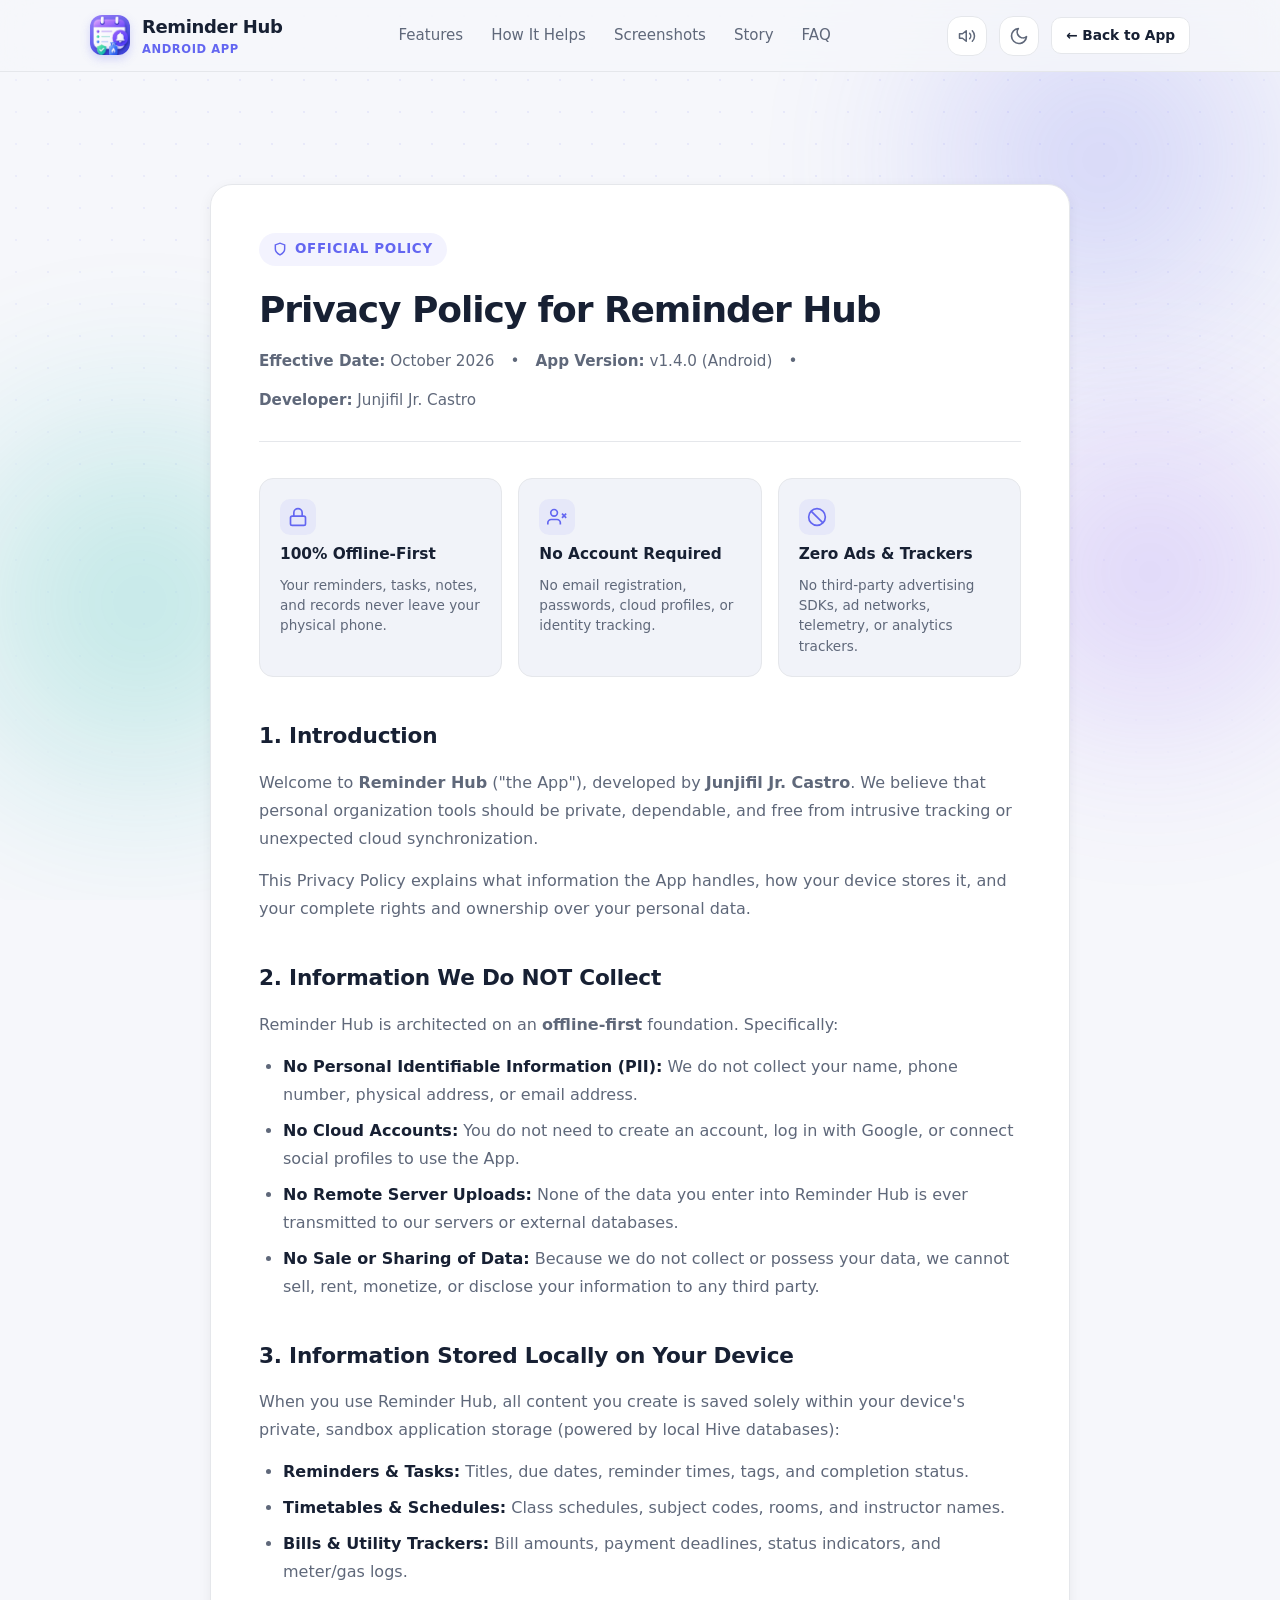
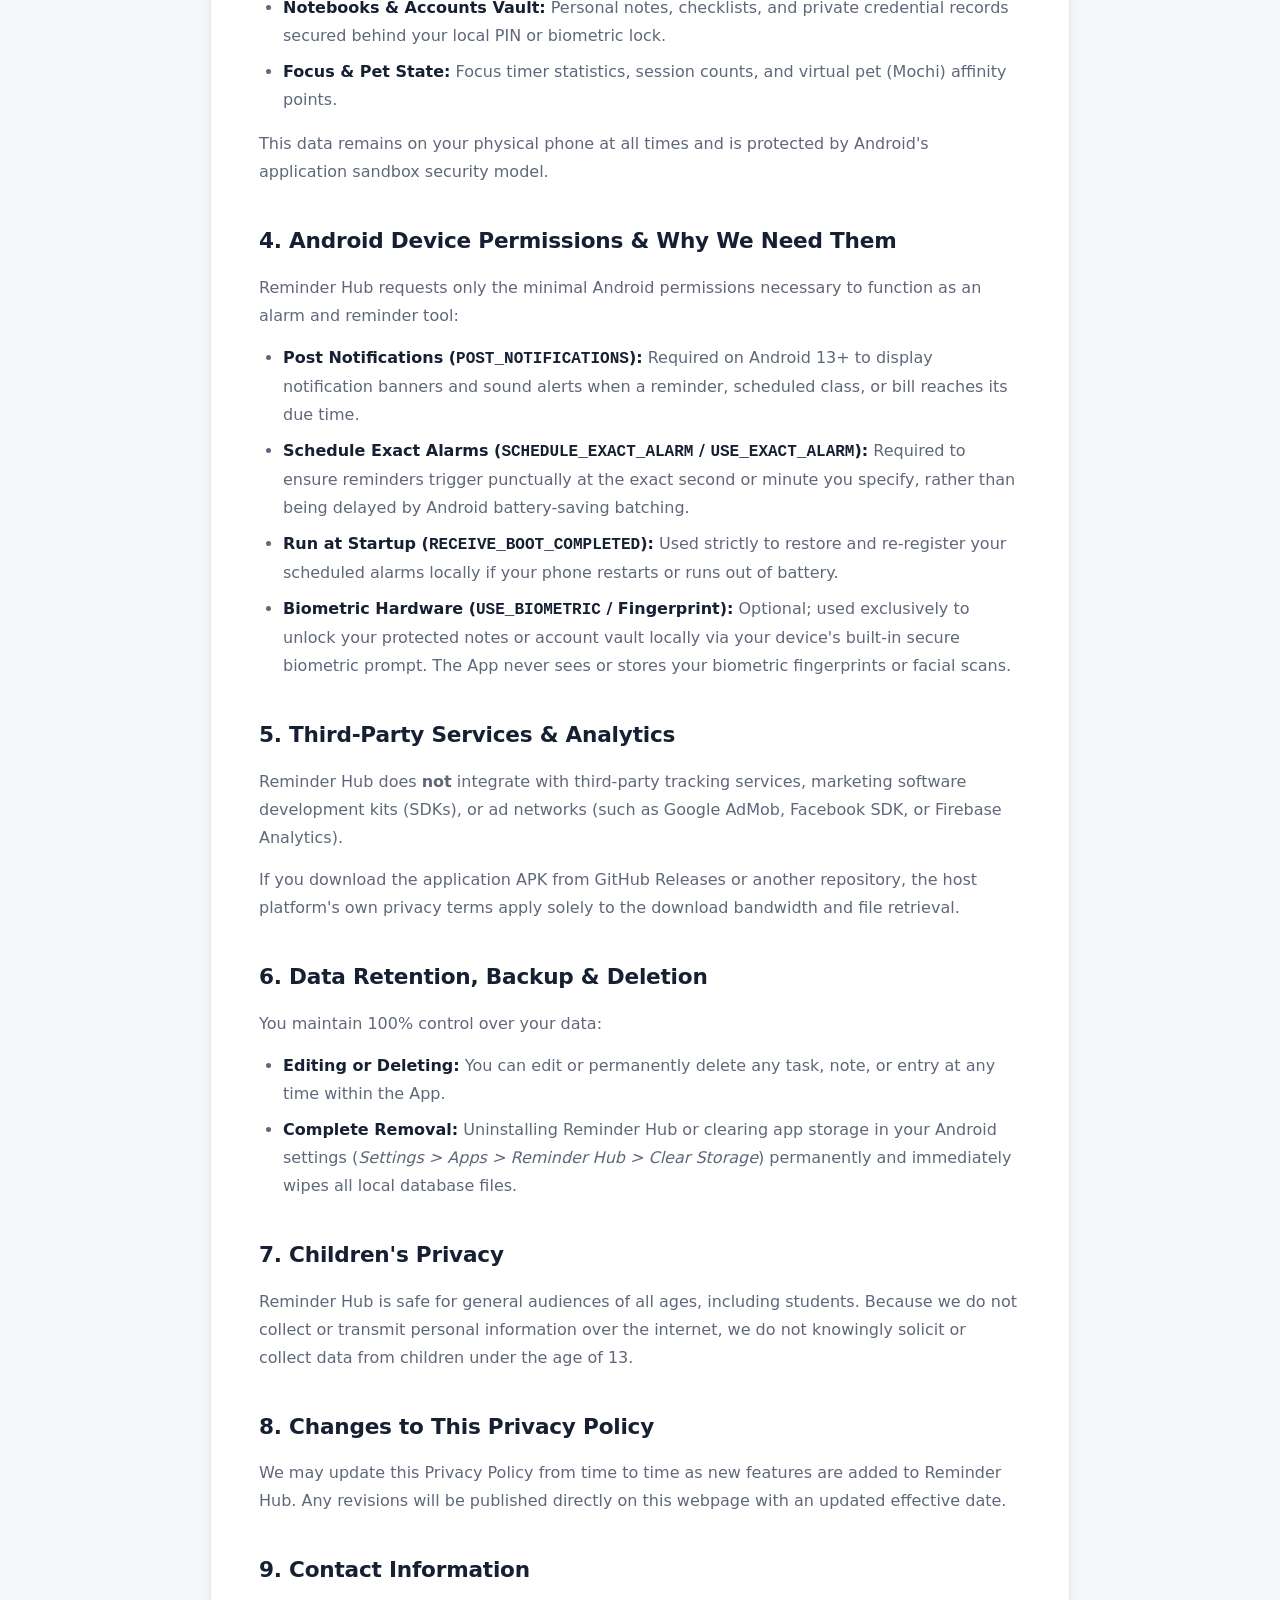
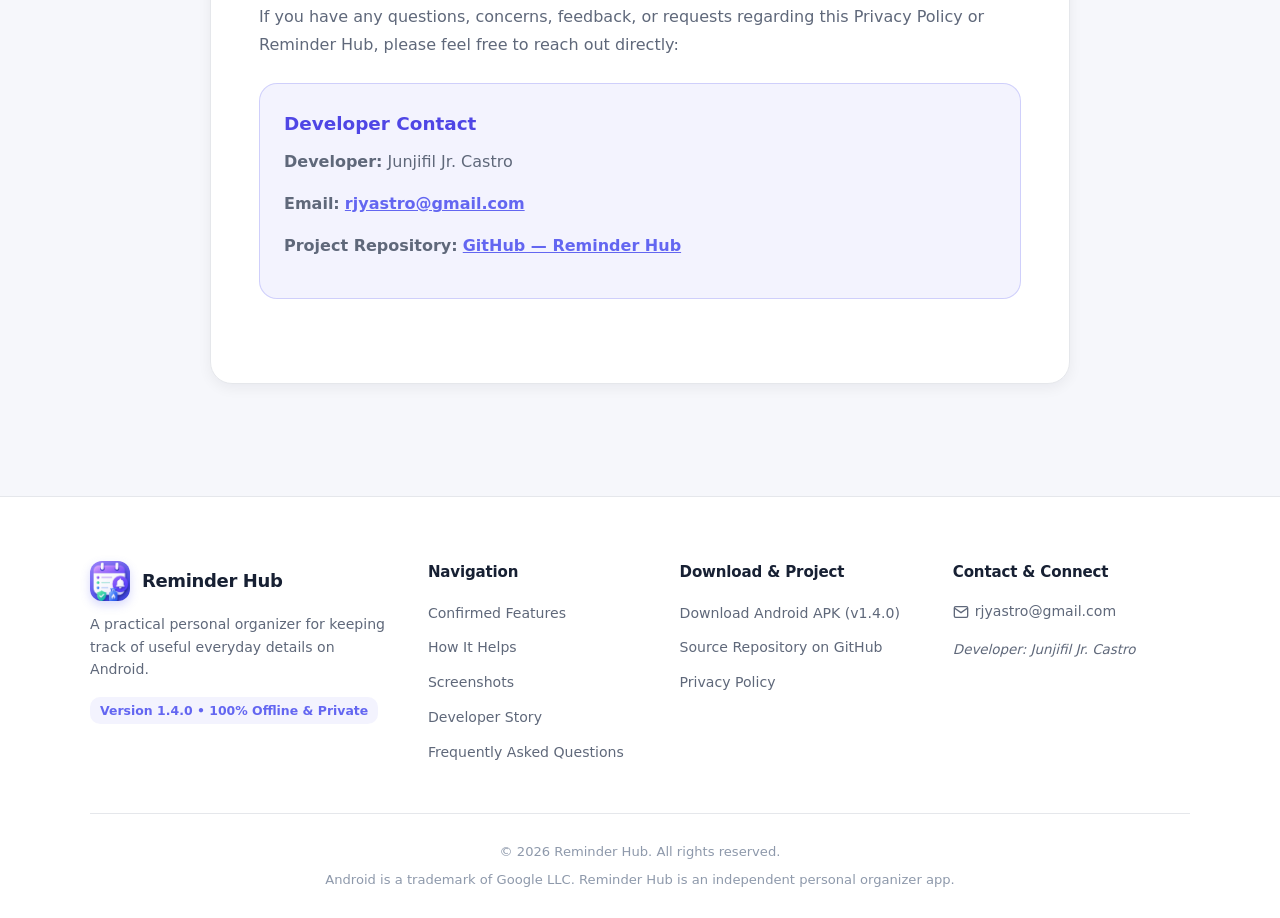
==== privacy.html @ 050fdacd "first commit" ====
<!DOCTYPE html>
<html lang="en" data-theme="light">
<head>
  <meta charset="UTF-8">
  <meta name="viewport" content="width=device-width, initial-scale=1.0">
  <title>Privacy Policy — Reminder Hub</title>
  <meta name="description" content="Privacy Policy for Reminder Hub Android app and website. 100% offline-first with zero tracking, no cloud accounts, and full local data control.">
  <meta name="theme-color" content="#6366F1">

  <!-- Open Graph / Meta -->
  <meta property="og:type" content="website">
  <meta property="og:title" content="Privacy Policy — Reminder Hub">
  <meta property="og:description" content="Reminder Hub respects your privacy. All your reminders, tasks, schedules, and notes stay strictly on your local device.">
  <meta property="og:image" content="assets/images/app_icon.png">

  <!-- Favicon -->
  <link rel="icon" type="image/png" href="assets/images/app_icon.png">
  <link rel="apple-touch-icon" href="assets/images/app_icon.png">

  <!-- Stylesheets -->
  <link rel="stylesheet" href="styles.css">
</head>
<body>
  <!-- Ambient Dynamic Mesh & Floating Glow Halos -->
  <div class="bg-mesh-canvas" aria-hidden="true">
    <div class="bg-dot-pattern"></div>
    <div class="ambient-blob ambient-blob-1"></div>
    <div class="ambient-blob ambient-blob-2"></div>
    <div class="ambient-blob ambient-blob-3"></div>
  </div>

  <!-- Header / Navigation -->
  <header class="site-header" id="header">
    <div class="container header-container">
      <a href="index.html" class="brand" aria-label="Reminder Hub Home">
        <img src="assets/images/app_icon.png" alt="Reminder Hub app icon" class="brand-icon" width="40" height="40">
        <div class="brand-text">
          <span class="brand-title">Reminder Hub</span>
          <span class="brand-tag">Android App</span>
        </div>
      </a>

      <!-- Desktop Navigation -->
      <nav class="main-nav" aria-label="Primary Navigation">
        <ul class="nav-links">
          <li><a href="index.html#features">Features</a></li>
          <li><a href="index.html#how-it-helps">How It Helps</a></li>
          <li><a href="index.html#screenshots">Screenshots</a></li>
          <li><a href="index.html#about-dev">Story</a></li>
          <li><a href="index.html#faq">FAQ</a></li>
        </ul>
      </nav>

      <!-- Action items -->
      <div class="header-actions">
        <button id="sound-toggle" class="btn-sound-toggle" aria-label="Toggle interaction sounds" title="Toggle audio feedback" aria-pressed="true">
          <svg class="icon sound-on-icon" viewBox="0 0 24 24" width="18" height="18" fill="none" stroke="currentColor" stroke-width="2" stroke-linecap="round" stroke-linejoin="round" aria-hidden="true">
            <polygon points="11 5 6 9 2 9 2 15 6 15 11 19 11 5"></polygon>
            <path d="M19.07 4.93a10 10 0 0 1 0 14.14M15.54 8.46a5 5 0 0 1 0 7.07"></path>
          </svg>
          <svg class="icon sound-off-icon" viewBox="0 0 24 24" width="18" height="18" fill="none" stroke="currentColor" stroke-width="2" stroke-linecap="round" stroke-linejoin="round" aria-hidden="true">
            <polygon points="11 5 6 9 2 9 2 15 6 15 11 19 11 5"></polygon>
            <line x1="23" y1="9" x2="17" y2="15"></line>
            <line x1="17" y1="9" x2="23" y2="15"></line>
          </svg>
        </button>

        <button id="theme-toggle" class="btn-theme-toggle" aria-label="Toggle dark mode" title="Switch color theme">
          <svg class="icon sun-icon" viewBox="0 0 24 24" width="20" height="20" fill="none" stroke="currentColor" stroke-width="2" stroke-linecap="round" stroke-linejoin="round" aria-hidden="true">
            <circle cx="12" cy="12" r="5"></circle>
            <line x1="12" y1="1" x2="12" y2="3"></line>
            <line x1="12" y1="21" x2="12" y2="23"></line>
            <line x1="4.22" y1="4.22" x2="5.64" y2="5.64"></line>
            <line x1="18.36" y1="18.36" x2="19.78" y2="19.78"></line>
            <line x1="1" y1="12" x2="3" y2="12"></line>
            <line x1="21" y1="12" x2="23" y2="12"></line>
            <line x1="4.22" y1="19.78" x2="5.64" y2="18.36"></line>
            <line x1="18.36" y1="5.64" x2="19.78" y2="4.22"></line>
          </svg>
          <svg class="icon moon-icon" viewBox="0 0 24 24" width="20" height="20" fill="none" stroke="currentColor" stroke-width="2" stroke-linecap="round" stroke-linejoin="round" aria-hidden="true">
            <path d="M21 12.79A9 9 0 1 1 11.21 3 7 7 0 0 0 21 12.79z"></path>
          </svg>
        </button>

        <a href="index.html" class="btn btn-outline btn-sm">
          <span>&larr; Back to App</span>
        </a>
      </div>
    </div>
  </header>

  <!-- Main Content Wrapper -->
  <main class="policy-page-wrapper">
    <div class="container" style="max-width: 900px;">
      
      <div class="policy-card">
        <header class="policy-header">
          <div class="policy-badge">
            <svg viewBox="0 0 24 24" width="14" height="14" fill="none" stroke="currentColor" stroke-width="2.5"><path d="M12 22s8-4 8-10V5l-8-3-8 3v7c0 6 8 10 8 10z"></path></svg>
            <span>Official Policy</span>
          </div>
          <h1 class="policy-title">Privacy Policy for Reminder Hub</h1>
          <div class="policy-meta">
            <span><strong>Effective Date:</strong> October 2026</span>
            <span>•</span>
            <span><strong>App Version:</strong> v1.4.0 (Android)</span>
            <span>•</span>
            <span><strong>Developer:</strong> Junjifil Jr. Castro</span>
          </div>
        </header>

        <!-- Highlights Grid -->
        <div class="policy-highlights">
          <div class="policy-highlight-item">
            <div class="policy-highlight-icon">
              <svg viewBox="0 0 24 24" width="20" height="20" fill="none" stroke="currentColor" stroke-width="2"><rect x="3" y="11" width="18" height="11" rx="2" ry="2"></rect><path d="M7 11V7a5 5 0 0 1 10 0v4"></path></svg>
            </div>
            <h3 class="policy-highlight-title">100% Offline-First</h3>
            <p class="policy-highlight-desc">Your reminders, tasks, notes, and records never leave your physical phone.</p>
          </div>

          <div class="policy-highlight-item">
            <div class="policy-highlight-icon">
              <svg viewBox="0 0 24 24" width="20" height="20" fill="none" stroke="currentColor" stroke-width="2"><path d="M16 21v-2a4 4 0 0 0-4-4H5a4 4 0 0 0-4 4v2"></path><circle cx="8.5" cy="7" r="4"></circle><line x1="18" y1="8" x2="23" y2="13"></line><line x1="23" y1="8" x2="18" y2="13"></line></svg>
            </div>
            <h3 class="policy-highlight-title">No Account Required</h3>
            <p class="policy-highlight-desc">No email registration, passwords, cloud profiles, or identity tracking.</p>
          </div>

          <div class="policy-highlight-item">
            <div class="policy-highlight-icon">
              <svg viewBox="0 0 24 24" width="20" height="20" fill="none" stroke="currentColor" stroke-width="2"><circle cx="12" cy="12" r="10"></circle><line x1="4.93" y1="4.93" x2="19.07" y2="19.07"></line></svg>
            </div>
            <h3 class="policy-highlight-title">Zero Ads & Trackers</h3>
            <p class="policy-highlight-desc">No third-party advertising SDKs, ad networks, telemetry, or analytics trackers.</p>
          </div>
        </div>

        <!-- Policy Content Sections -->
        <div class="policy-content">
          <section class="policy-section">
            <h2>1. Introduction</h2>
            <p>
              Welcome to <strong>Reminder Hub</strong> ("the App"), developed by <strong>Junjifil Jr. Castro</strong>. We believe that personal organization tools should be private, dependable, and free from intrusive tracking or unexpected cloud synchronization.
            </p>
            <p>
              This Privacy Policy explains what information the App handles, how your device stores it, and your complete rights and ownership over your personal data.
            </p>
          </section>

          <section class="policy-section">
            <h2>2. Information We Do NOT Collect</h2>
            <p>
              Reminder Hub is architected on an <strong>offline-first</strong> foundation. Specifically:
            </p>
            <ul>
              <li><strong>No Personal Identifiable Information (PII):</strong> We do not collect your name, phone number, physical address, or email address.</li>
              <li><strong>No Cloud Accounts:</strong> You do not need to create an account, log in with Google, or connect social profiles to use the App.</li>
              <li><strong>No Remote Server Uploads:</strong> None of the data you enter into Reminder Hub is ever transmitted to our servers or external databases.</li>
              <li><strong>No Sale or Sharing of Data:</strong> Because we do not collect or possess your data, we cannot sell, rent, monetize, or disclose your information to any third party.</li>
            </ul>
          </section>

          <section class="policy-section">
            <h2>3. Information Stored Locally on Your Device</h2>
            <p>
              When you use Reminder Hub, all content you create is saved solely within your device's private, sandbox application storage (powered by local Hive databases):
            </p>
            <ul>
              <li><strong>Reminders &amp; Tasks:</strong> Titles, due dates, reminder times, tags, and completion status.</li>
              <li><strong>Timetables &amp; Schedules:</strong> Class schedules, subject codes, rooms, and instructor names.</li>
              <li><strong>Bills &amp; Utility Trackers:</strong> Bill amounts, payment deadlines, status indicators, and meter/gas logs.</li>
              <li><strong>Notebooks &amp; Accounts Vault:</strong> Personal notes, checklists, and private credential records secured behind your local PIN or biometric lock.</li>
              <li><strong>Focus &amp; Pet State:</strong> Focus timer statistics, session counts, and virtual pet (Mochi) affinity points.</li>
            </ul>
            <p>
              This data remains on your physical phone at all times and is protected by Android's application sandbox security model.
            </p>
          </section>

          <section class="policy-section">
            <h2>4. Android Device Permissions &amp; Why We Need Them</h2>
            <p>
              Reminder Hub requests only the minimal Android permissions necessary to function as an alarm and reminder tool:
            </p>
            <ul>
              <li>
                <strong>Post Notifications (<code>POST_NOTIFICATIONS</code>):</strong>
                Required on Android 13+ to display notification banners and sound alerts when a reminder, scheduled class, or bill reaches its due time.
              </li>
              <li>
                <strong>Schedule Exact Alarms (<code>SCHEDULE_EXACT_ALARM</code> / <code>USE_EXACT_ALARM</code>):</strong>
                Required to ensure reminders trigger punctually at the exact second or minute you specify, rather than being delayed by Android battery-saving batching.
              </li>
              <li>
                <strong>Run at Startup (<code>RECEIVE_BOOT_COMPLETED</code>):</strong>
                Used strictly to restore and re-register your scheduled alarms locally if your phone restarts or runs out of battery.
              </li>
              <li>
                <strong>Biometric Hardware (<code>USE_BIOMETRIC</code> / Fingerprint):</strong>
                Optional; used exclusively to unlock your protected notes or account vault locally via your device's built-in secure biometric prompt. The App never sees or stores your biometric fingerprints or facial scans.
              </li>
            </ul>
          </section>

          <section class="policy-section">
            <h2>5. Third-Party Services &amp; Analytics</h2>
            <p>
              Reminder Hub does <strong>not</strong> integrate with third-party tracking services, marketing software development kits (SDKs), or ad networks (such as Google AdMob, Facebook SDK, or Firebase Analytics).
            </p>
            <p>
              If you download the application APK from GitHub Releases or another repository, the host platform's own privacy terms apply solely to the download bandwidth and file retrieval.
            </p>
          </section>

          <section class="policy-section">
            <h2>6. Data Retention, Backup &amp; Deletion</h2>
            <p>
              You maintain 100% control over your data:
            </p>
            <ul>
              <li><strong>Editing or Deleting:</strong> You can edit or permanently delete any task, note, or entry at any time within the App.</li>
              <li><strong>Complete Removal:</strong> Uninstalling Reminder Hub or clearing app storage in your Android settings (<em>Settings &gt; Apps &gt; Reminder Hub &gt; Clear Storage</em>) permanently and immediately wipes all local database files.</li>
            </ul>
          </section>

          <section class="policy-section">
            <h2>7. Children's Privacy</h2>
            <p>
              Reminder Hub is safe for general audiences of all ages, including students. Because we do not collect or transmit personal information over the internet, we do not knowingly solicit or collect data from children under the age of 13.
            </p>
          </section>

          <section class="policy-section">
            <h2>8. Changes to This Privacy Policy</h2>
            <p>
              We may update this Privacy Policy from time to time as new features are added to Reminder Hub. Any revisions will be published directly on this webpage with an updated effective date.
            </p>
          </section>

          <section class="policy-section">
            <h2>9. Contact Information</h2>
            <p>
              If you have any questions, concerns, feedback, or requests regarding this Privacy Policy or Reminder Hub, please feel free to reach out directly:
            </p>
            <div class="policy-contact-box">
              <h3>Developer Contact</h3>
              <p><strong>Developer:</strong> Junjifil Jr. Castro</p>
              <p><strong>Email:</strong> <a href="mailto:rjyastro@gmail.com">rjyastro@gmail.com</a></p>
              <p><strong>Project Repository:</strong> <a href="https://github.com/Arjay350/Reminder-Hub-" target="_blank" rel="noopener noreferrer">GitHub — Reminder Hub</a></p>
            </div>
          </section>
        </div>
      </div>

    </div>
  </main>

  <!-- Site Footer -->
  <footer class="site-footer">
    <div class="container footer-container">
      <div class="footer-top-grid">
        <div class="footer-brand-col">
          <div class="brand footer-brand">
            <img src="assets/images/app_icon.png" alt="Reminder Hub app icon" class="brand-icon" width="36" height="36">
            <span class="brand-title">Reminder Hub</span>
          </div>
          <p class="footer-summary">
            A practical personal organizer for keeping track of useful everyday details on Android.
          </p>
          <div class="footer-tech-note">
            <span>Version 1.4.0 • 100% Offline &amp; Private</span>
          </div>
        </div>

        <div class="footer-links-col">
          <h4 class="footer-heading">Navigation</h4>
          <ul class="footer-link-list">
            <li><a href="index.html#features">Confirmed Features</a></li>
            <li><a href="index.html#how-it-helps">How It Helps</a></li>
            <li><a href="index.html#screenshots">Screenshots</a></li>
            <li><a href="index.html#about-dev">Developer Story</a></li>
            <li><a href="index.html#faq">Frequently Asked Questions</a></li>
          </ul>
        </div>

        <div class="footer-links-col">
          <h4 class="footer-heading">Download &amp; Project</h4>
          <ul class="footer-link-list">
            <li><a href="https://github.com/Arjay350/Reminder-Hub-/releases/download/v1.4.0-publish/Reminder_Hub.apk" download="Reminder_Hub.apk">Download Android APK (v1.4.0)</a></li>
            <li><a href="https://github.com/Arjay350/Reminder-Hub-" target="_blank" rel="noopener noreferrer">Source Repository on GitHub</a></li>
            <li><a href="privacy.html">Privacy Policy</a></li>
          </ul>
        </div>

        <div class="footer-links-col">
          <h4 class="footer-heading">Contact &amp; Connect</h4>
          <ul class="footer-link-list">
            <li>
              <a href="mailto:rjyastro@gmail.com" class="contact-link">
                <svg class="footer-link-icon" viewBox="0 0 24 24" width="16" height="16" fill="none" stroke="currentColor" stroke-width="2"><path d="M4 4h16c1.1 0 2 .9 2 2v12c0 1.1-.9 2-2 2H4c-1.1 0-2-.9-2-2V6c0-1.1.9-2 2-2z"></path><polyline points="22,6 12,13 2,6"></polyline></svg>
                <span>rjyastro@gmail.com</span>
              </a>
            </li>
            <li>
              <span class="footer-dev-mention">Developer: Junjifil Jr. Castro</span>
            </li>
          </ul>
        </div>
      </div>

      <div class="footer-bottom">
        <p class="copyright-text">
          &copy; <span id="current-year">2026</span> Reminder Hub. All rights reserved.
        </p>
        <p class="footer-disclaimer">
          Android is a trademark of Google LLC. Reminder Hub is an independent personal organizer app.
        </p>
      </div>
    </div>
  </footer>

  <script src="script.js"></script>
</body>
</html>
---- styles.css ----
/* ==========================================================================
   Reminder Hub — Official Marketing Companion Stylesheet
   Theme: Indigo (#6366F1), Light (#F6F7FB), Dark (#090D1A)
   ========================================================================== */

/* --- CSS Variables & Design Tokens --- */
:root {
  /* Brand Indigo */
  --primary: #6366F1;
  --primary-light: #818CF8;
  --primary-dark: #4F46E5;
  --primary-glow: rgba(99, 102, 241, 0.25);
  --primary-subtle: rgba(99, 102, 241, 0.08);

  /* Accents */
  --accent-teal: #14B8A6;
  --accent-teal-subtle: rgba(20, 184, 166, 0.12);
  --accent-emerald: #10B981;
  --accent-emerald-subtle: rgba(16, 185, 129, 0.12);
  --accent-blue: #3B82F6;
  --accent-blue-subtle: rgba(59, 130, 246, 0.12);
  --accent-purple: #8B5CF6;
  --accent-purple-subtle: rgba(139, 92, 246, 0.12);
  --accent-amber: #F59E0B;
  --accent-amber-subtle: rgba(245, 158, 11, 0.12);
  --accent-pink: #EC4899;
  --accent-pink-subtle: rgba(236, 72, 153, 0.12);

  /* Light Theme (Default) */
  --bg-body: #F6F7FB;
  --bg-surface: #FFFFFF;
  --bg-surface-elevated: #FFFFFF;
  --bg-surface-alt: #F1F3F9;
  --border-subtle: #E5E7EB;
  --border-medium: #D1D5DB;
  
  --text-main: #172033;
  --text-muted: #5F687A;
  --text-light: #8E99AB;
  
  --shadow-sm: 0 1px 3px rgba(15, 23, 42, 0.05);
  --shadow-md: 0 4px 14px rgba(15, 23, 42, 0.06);
  --shadow-lg: 0 12px 28px rgba(15, 23, 42, 0.08);
  --shadow-primary: 0 8px 24px rgba(99, 102, 241, 0.28);

  /* Radii matching app (10px, 14px, 18px, 22px) */
  --radius-sm: 10px;
  --radius-md: 14px;
  --radius-lg: 18px;
  --radius-xl: 22px;
  --radius-full: 9999px;

  /* Fonts & Transitions */
  --font-sans: system-ui, -apple-system, BlinkMacSystemFont, "Segoe UI", Roboto, Helvetica, Arial, sans-serif;
  --transition-fast: 0.18s ease;
  --transition-normal: 0.25s ease;
  --transition-smooth: 0.35s cubic-bezier(0.16, 1, 0.3, 1);

  --header-height: 72px;
}

/* --- Dark Theme Overrides --- */
[data-theme="dark"] {
  --bg-body: #090D1A;
  --bg-surface: #141A2E;
  --bg-surface-elevated: #1B233D;
  --bg-surface-alt: #101626;
  --border-subtle: #29334D;
  --border-medium: #394668;

  --text-main: #F3F4F6;
  --text-muted: #9DA8BD;
  --text-light: #64748B;

  --shadow-sm: 0 1px 3px rgba(0, 0, 0, 0.35);
  --shadow-md: 0 6px 18px rgba(0, 0, 0, 0.4);
  --shadow-lg: 0 14px 32px rgba(0, 0, 0, 0.55);
  --shadow-primary: 0 8px 26px rgba(99, 102, 241, 0.38);

  --primary-subtle: rgba(99, 102, 241, 0.14);
}

/* --- Base & Reset --- */
*, *::before, *::after {
  box-sizing: border-box;
  margin: 0;
  padding: 0;
}

html {
  font-family: var(--font-sans);
  font-size: 16px;
  line-height: 1.55;
  color: var(--text-main);
  background-color: var(--bg-body);
  scroll-behavior: smooth;
  -webkit-text-size-adjust: 100%;
}

body {
  min-height: 100vh;
  display: flex;
  flex-direction: column;
  background-color: var(--bg-body);
  color: var(--text-main);
  transition: background-color var(--transition-normal), color var(--transition-normal);
  overflow-x: hidden;
  position: relative;
}

/* --- Scroll Progress Bar --- */
.scroll-progress-bar {
  position: fixed;
  top: 0;
  left: 0;
  height: 2.5px;
  width: 0%;
  background: linear-gradient(90deg, var(--primary) 0%, var(--accent-teal) 50%, var(--primary-light) 100%);
  z-index: 9999;
  pointer-events: none;
  box-shadow: 0 0 10px rgba(99, 102, 241, 0.6);
  transition: width 0.08s ease-out;
}

/* --- Ambient Dynamic Mesh & Aura Canvas --- */
.bg-mesh-canvas {
  position: fixed;
  top: 0;
  left: 0;
  width: 100%;
  height: 100%;
  pointer-events: none;
  z-index: 0;
  overflow: hidden;
}

.bg-dot-pattern {
  position: absolute;
  inset: 0;
  background-image: radial-gradient(rgba(99, 102, 241, 0.1) 1.2px, transparent 1.2px);
  background-size: 32px 32px;
  mask-image: radial-gradient(ellipse 95% 85% at 50% 25%, #000 35%, transparent 95%);
  -webkit-mask-image: radial-gradient(ellipse 95% 85% at 50% 25%, #000 35%, transparent 95%);
  opacity: 0.85;
}

[data-theme="dark"] .bg-dot-pattern {
  background-image: radial-gradient(rgba(129, 140, 248, 0.14) 1.2px, transparent 1.2px);
  opacity: 0.95;
}

.ambient-blob {
  position: absolute;
  border-radius: 50%;
  filter: blur(85px);
  opacity: 0.32;
  pointer-events: none;
  animation: floatGlow 14s ease-in-out infinite alternate;
}

[data-theme="dark"] .ambient-blob {
  opacity: 0.2;
  filter: blur(105px);
}

.ambient-blob-1 {
  top: -80px;
  right: -60px;
  width: 480px;
  height: 480px;
  background: radial-gradient(circle, var(--primary), transparent 70%);
}

.ambient-blob-2 {
  top: 38%;
  left: -120px;
  width: 520px;
  height: 520px;
  background: radial-gradient(circle, var(--accent-teal), transparent 70%);
  animation-duration: 18s;
  animation-delay: -5s;
}

.ambient-blob-3 {
  bottom: 12%;
  right: -90px;
  width: 440px;
  height: 440px;
  background: radial-gradient(circle, var(--accent-purple), transparent 70%);
  animation-duration: 16s;
  animation-delay: -8s;
}

@keyframes floatGlow {
  0% { transform: translate(0, 0) scale(1); }
  50% { transform: translate(32px, 36px) scale(1.08); }
  100% { transform: translate(-26px, 18px) scale(0.94); }
}

main, footer, header {
  position: relative;
  z-index: 1;
}

a {
  color: var(--primary);
  text-decoration: none;
  transition: color var(--transition-fast);
}

a:hover {
  color: var(--primary-dark);
}

img, svg {
  display: block;
  max-width: 100%;
}

button, input {
  font-family: inherit;
  font-size: inherit;
}

/* Keyboard Accessible Focus States */
:focus-visible {
  outline: 2px solid var(--primary);
  outline-offset: 3px;
  border-radius: 4px;
}

/* Layout Container */
.container {
  width: 100%;
  max-width: 1140px;
  margin-left: auto;
  margin-right: auto;
  padding-left: 20px;
  padding-right: 20px;
}

/* ==========================================================================
   Header & Navigation
   ========================================================================== */
.site-header {
  position: sticky;
  top: 0;
  z-index: 100;
  height: var(--header-height);
  background-color: rgba(246, 247, 251, 0.82);
  backdrop-filter: blur(16px);
  -webkit-backdrop-filter: blur(16px);
  border-bottom: 1px solid var(--border-subtle);
  transition: background-color var(--transition-normal), border-color var(--transition-normal), box-shadow var(--transition-normal);
}

[data-theme="dark"] .site-header {
  background-color: rgba(9, 13, 26, 0.82);
}

.site-header.scrolled {
  box-shadow: var(--shadow-sm);
  border-bottom-color: var(--border-medium);
  background-color: rgba(246, 247, 251, 0.92);
}

[data-theme="dark"] .site-header.scrolled {
  background-color: rgba(9, 13, 26, 0.92);
}

.header-container {
  display: flex;
  align-items: center;
  justify-content: space-between;
  height: 100%;
}

.brand {
  display: flex;
  align-items: center;
  gap: 12px;
  text-decoration: none;
  color: var(--text-main);
}

.brand-icon {
  width: 40px;
  height: 40px;
  border-radius: 12px;
  box-shadow: 0 4px 10px var(--primary-glow);
  object-fit: cover;
}

.brand-text {
  display: flex;
  flex-direction: column;
}

.brand-title {
  font-size: 1.125rem;
  font-weight: 700;
  letter-spacing: -0.02em;
  color: var(--text-main);
}

.brand-tag {
  font-size: 0.72rem;
  font-weight: 600;
  color: var(--primary);
  text-transform: uppercase;
  letter-spacing: 0.05em;
}

.main-nav {
  display: flex;
  align-items: center;
}

.nav-links {
  display: flex;
  align-items: center;
  list-style: none;
  gap: 28px;
}

.nav-links a {
  font-size: 0.94rem;
  font-weight: 500;
  color: var(--text-muted);
  transition: color var(--transition-fast);
}

.nav-links a:hover {
  color: var(--primary);
}

/* Active nav link highlighting */
.nav-links a.active-link {
  color: var(--primary);
  position: relative;
}

.nav-links a.active-link::after {
  content: '';
  position: absolute;
  bottom: -4px;
  left: 0;
  right: 0;
  height: 2px;
  background: var(--primary);
  border-radius: 1px;
  animation: linkUnderline 0.3s ease both;
}

@keyframes linkUnderline {
  from { transform: scaleX(0); }
  to { transform: scaleX(1); }
}

.header-actions {
  display: flex;
  align-items: center;
  gap: 12px;
}

/* Theme Toggle Button */
.btn-theme-toggle {
  display: inline-flex;
  align-items: center;
  justify-content: center;
  width: 40px;
  height: 40px;
  border-radius: var(--radius-md);
  border: 1px solid var(--border-subtle);
  background: var(--bg-surface);
  color: var(--text-muted);
  cursor: pointer;
  transition: all var(--transition-fast);
}

.btn-theme-toggle:hover {
  background: var(--bg-surface-alt);
  color: var(--text-main);
  border-color: var(--border-medium);
}

/* Hide sun in light mode, hide moon in dark mode */
[data-theme="light"] .btn-theme-toggle .moon-icon {
  display: block;
}
[data-theme="light"] .btn-theme-toggle .sun-icon {
  display: none;
}
[data-theme="dark"] .btn-theme-toggle .moon-icon {
  display: none;
}
[data-theme="dark"] .btn-theme-toggle .sun-icon {
  display: block;
}

/* Sound Toggle Button */
.btn-sound-toggle {
  display: inline-flex;
  align-items: center;
  justify-content: center;
  width: 40px;
  height: 40px;
  border-radius: var(--radius-md);
  border: 1px solid var(--border-subtle);
  background: var(--bg-surface);
  color: var(--text-muted);
  cursor: pointer;
  transition: all var(--transition-fast);
}

.btn-sound-toggle:hover {
  background: var(--bg-surface-alt);
  color: var(--text-main);
  border-color: var(--border-medium);
}

.btn-sound-toggle .sound-off-icon {
  display: none;
}
.btn-sound-toggle.muted .sound-on-icon {
  display: none;
}
.btn-sound-toggle.muted .sound-off-icon {
  display: block;
  color: var(--text-light);
}

/* Mobile Hamburger Button */
.mobile-menu-btn {
  display: none;
  flex-direction: column;
  justify-content: center;
  align-items: center;
  gap: 5px;
  width: 40px;
  height: 40px;
  border-radius: var(--radius-md);
  border: 1px solid var(--border-subtle);
  background: var(--bg-surface);
  cursor: pointer;
  padding: 8px;
}

.hamburger-bar {
  display: block;
  width: 20px;
  height: 2px;
  background-color: var(--text-main);
  border-radius: 2px;
  transition: transform var(--transition-fast), opacity var(--transition-fast);
}

/* Mobile Navigation Drawer */
.mobile-nav {
  position: absolute;
  top: var(--header-height);
  left: 0;
  width: 100%;
  background: var(--bg-surface);
  border-bottom: 1px solid var(--border-subtle);
  box-shadow: var(--shadow-lg);
  padding: 16px 20px 24px;
}

.mobile-nav[hidden] {
  display: none;
}

.mobile-nav-links {
  list-style: none;
  display: flex;
  flex-direction: column;
  gap: 12px;
}

.mobile-link {
  display: block;
  padding: 10px 14px;
  font-size: 1rem;
  font-weight: 500;
  color: var(--text-main);
  border-radius: var(--radius-md);
  transition: background-color var(--transition-fast);
}

.mobile-link:hover {
  background-color: var(--bg-surface-alt);
  color: var(--primary);
}

.mobile-link.highlight {
  background-color: var(--primary);
  color: #FFFFFF;
  text-align: center;
  font-weight: 600;
  margin-top: 8px;
}

/* ==========================================================================
   Buttons & Badges
   ========================================================================== */
.btn {
  display: inline-flex;
  align-items: center;
  justify-content: center;
  gap: 8px;
  font-weight: 600;
  border-radius: var(--radius-md);
  padding: 10px 18px;
  border: 1px solid transparent;
  cursor: pointer;
  text-decoration: none;
  transition: all var(--transition-fast);
  white-space: nowrap;
}

.btn-sm {
  font-size: 0.86rem;
  padding: 7px 14px;
  border-radius: var(--radius-sm);
}

.btn-lg {
  font-size: 1rem;
  padding: 13px 24px;
  border-radius: var(--radius-lg);
}

.btn-xl {
  font-size: 1.05rem;
  padding: 16px 32px;
  border-radius: var(--radius-xl);
}

.btn-primary {
  background: linear-gradient(135deg, var(--primary) 0%, var(--primary-dark) 100%);
  color: #FFFFFF;
  box-shadow: 0 4px 16px rgba(99, 102, 241, 0.35);
  position: relative;
  overflow: hidden;
}

.btn-primary::after {
  content: '';
  position: absolute;
  top: -50%;
  left: -70%;
  width: 25%;
  height: 200%;
  background: linear-gradient(90deg, transparent, rgba(255, 255, 255, 0.22), transparent);
  transform: rotate(25deg);
  pointer-events: none;
}

.btn-primary:hover::after {
  left: 140%;
  transition: left 0.75s ease;
}

.btn-primary:hover {
  background: linear-gradient(135deg, var(--primary-light) 0%, var(--primary) 100%);
  color: #FFFFFF;
  transform: translateY(-2px);
  box-shadow: 0 8px 24px rgba(99, 102, 241, 0.45);
}

.btn-outline {
  background-color: var(--bg-surface);
  border-color: var(--border-subtle);
  color: var(--text-main);
  backdrop-filter: blur(8px);
}

.btn-outline:hover {
  background-color: var(--bg-surface-alt);
  border-color: var(--primary);
  color: var(--primary);
  transform: translateY(-2px);
}

.pill-badge-group {
  display: flex;
  flex-wrap: wrap;
  gap: 10px;
  align-items: center;
  margin-bottom: 18px;
}

.pill-badge {
  display: inline-flex;
  align-items: center;
  gap: 7px;
  padding: 6px 14px;
  border-radius: var(--radius-full);
  background-color: var(--primary-subtle);
  color: var(--primary);
  font-size: 0.82rem;
  font-weight: 600;
  border: 1px solid rgba(99, 102, 241, 0.22);
  backdrop-filter: blur(8px);
  box-shadow: 0 2px 6px rgba(99, 102, 241, 0.08);
}

.pill-badge-secondary {
  background-color: var(--accent-teal-subtle);
  color: var(--accent-teal);
  border-color: rgba(20, 184, 166, 0.22);
}

.badge-dot {
  width: 8px;
  height: 8px;
  border-radius: 50%;
  background-color: var(--accent-emerald);
  box-shadow: 0 0 0 0 rgba(16, 185, 129, 0.6);
  animation: pulseDot 2.2s cubic-bezier(0.4, 0, 0.6, 1) infinite;
}

@keyframes pulseDot {
  0% {
    box-shadow: 0 0 0 0 rgba(16, 185, 129, 0.6);
  }
  70% {
    box-shadow: 0 0 0 7px rgba(16, 185, 129, 0);
  }
  100% {
    box-shadow: 0 0 0 0 rgba(16, 185, 129, 0);
  }
}

/* ==========================================================================
   Hero Section
   ========================================================================== */
.hero-section {
  padding: 72px 0 80px;
  position: relative;
  overflow: hidden;
}

.hero-container {
  display: grid;
  grid-template-columns: 1.15fr 0.85fr;
  gap: 48px;
  align-items: center;
}

.hero-title {
  font-size: 2.95rem;
  line-height: 1.16;
  font-weight: 800;
  letter-spacing: -0.035em;
  color: var(--text-main);
  margin-bottom: 20px;
}

.text-accent {
  background: linear-gradient(135deg, var(--primary) 0%, var(--accent-teal) 100%);
  -webkit-background-clip: text;
  -webkit-text-fill-color: transparent;
  display: inline-block;
}

.hero-description {
  font-size: 1.125rem;
  line-height: 1.62;
  color: var(--text-muted);
  margin-bottom: 32px;
  max-width: 540px;
}

.hero-actions {
  display: flex;
  flex-wrap: wrap;
  gap: 14px;
  margin-bottom: 32px;
}

.hero-meta {
  display: flex;
  flex-wrap: wrap;
  gap: 20px;
}

.meta-item {
  display: flex;
  align-items: center;
  gap: 7px;
  font-size: 0.84rem;
  font-weight: 500;
  color: var(--text-muted);
}

.meta-icon {
  color: var(--accent-emerald);
}

/* Hero entrance animation */
.hero-content {
  animation: heroFadeIn 0.9s cubic-bezier(0.16, 1, 0.3, 1) both;
}

@keyframes heroFadeIn {
  from {
    opacity: 0;
    transform: translateY(32px);
  }
  to {
    opacity: 1;
    transform: translateY(0);
  }
}

/* Hero App Preview Visual */
.hero-visual {
  display: flex;
  justify-content: center;
  animation: heroFadeIn 1s cubic-bezier(0.16, 1, 0.3, 1) 0.2s both;
}

.app-card-preview {
  position: relative;
  width: 100%;
  max-width: 420px;
  animation: heroFloat 6s ease-in-out infinite alternate;
}

@keyframes heroFloat {
  0% { transform: translateY(0); }
  100% { transform: translateY(-7px); }
}

.app-card-glow {
  position: absolute;
  top: 15%;
  left: 10%;
  width: 80%;
  height: 70%;
  background: radial-gradient(circle, var(--primary-glow) 0%, transparent 70%);
  filter: blur(36px);
  z-index: 0;
  pointer-events: none;
}

.app-card-surface {
  position: relative;
  z-index: 1;
  background-color: var(--bg-surface);
  border: 1px solid var(--border-subtle);
  border-radius: var(--radius-xl);
  box-shadow: var(--shadow-lg);
  padding: 22px;
  backdrop-filter: blur(12px);
  -webkit-backdrop-filter: blur(12px);
  transition: border-color var(--transition-fast), box-shadow var(--transition-fast);
}

.app-card-preview:hover .app-card-surface {
  border-color: rgba(99, 102, 241, 0.35);
  box-shadow: 0 16px 36px -10px rgba(99, 102, 241, 0.22), var(--shadow-lg);
}

.app-header-strip {
  display: flex;
  align-items: center;
  gap: 14px;
  padding-bottom: 16px;
  border-bottom: 1px solid var(--border-subtle);
  margin-bottom: 16px;
}

.hero-app-icon {
  width: 60px;
  height: 60px;
  border-radius: var(--radius-lg);
  box-shadow: 0 6px 18px var(--primary-glow);
  object-fit: cover;
  flex-shrink: 0;
}

.app-title-block {
  display: flex;
  flex-direction: column;
}

.app-badge-row {
  display: flex;
  align-items: center;
  gap: 8px;
  margin-bottom: 3px;
}

.app-badge {
  display: inline-block;
  font-size: 0.68rem;
  font-weight: 700;
  text-transform: uppercase;
  color: var(--primary);
  letter-spacing: 0.06em;
}

.app-live-pulse {
  display: inline-flex;
  align-items: center;
  gap: 5px;
  font-size: 0.68rem;
  font-weight: 700;
  color: var(--accent-emerald);
  background: var(--accent-emerald-subtle);
  padding: 1px 7px;
  border-radius: var(--radius-full);
}

.pulse-dot {
  width: 6px;
  height: 6px;
  border-radius: 50%;
  background-color: var(--accent-emerald);
  box-shadow: 0 0 6px var(--accent-emerald);
  animation: pulseGlow 1.8s ease-in-out infinite alternate;
}

@keyframes pulseGlow {
  0% { transform: scale(0.9); opacity: 0.7; }
  100% { transform: scale(1.3); opacity: 1; }
}

.app-name {
  font-size: 1.25rem;
  font-weight: 800;
  letter-spacing: -0.02em;
  color: var(--text-main);
  margin-bottom: 2px;
}

.app-sub {
  font-size: 0.78rem;
  color: var(--text-muted);
}

/* Hero Simulator Segmented Tab Navigation */
.hero-tabs-nav {
  display: flex;
  gap: 5px;
  background-color: var(--bg-surface-alt);
  padding: 4px;
  border-radius: var(--radius-md);
  margin-bottom: 14px;
  border: 1px solid var(--border-subtle);
}

.hero-tab-pill {
  flex: 1;
  display: inline-flex;
  align-items: center;
  justify-content: center;
  gap: 5px;
  padding: 6px 4px;
  font-size: 0.74rem;
  font-weight: 600;
  color: var(--text-muted);
  background: transparent;
  border: none;
  border-radius: var(--radius-sm);
  cursor: pointer;
  transition: all var(--transition-fast);
}

.hero-tab-pill:hover {
  color: var(--text-main);
}

.hero-tab-pill.active {
  background-color: var(--bg-surface);
  color: var(--primary);
  box-shadow: 0 2px 6px rgba(0, 0, 0, 0.08);
}

/* Panels */
.hero-interactive-panel {
  display: none;
  background-color: var(--bg-surface-alt);
  border-radius: var(--radius-lg);
  border: 1px solid var(--border-subtle);
  padding: 14px;
  margin-bottom: 14px;
}

.hero-interactive-panel.active {
  display: block;
  animation: panelFade 0.22s ease-out;
}

@keyframes panelFade {
  from { opacity: 0; transform: translateY(4px); }
  to { opacity: 1; transform: translateY(0); }
}

.panel-header-row {
  display: flex;
  justify-content: space-between;
  align-items: center;
  margin-bottom: 10px;
}

.panel-section-label {
  font-size: 0.74rem;
  font-weight: 700;
  text-transform: uppercase;
  letter-spacing: 0.06em;
  color: var(--text-muted);
}

.hero-status-pill {
  font-size: 0.7rem;
  font-weight: 700;
  color: var(--accent-emerald);
  background: var(--accent-emerald-subtle);
  padding: 2px 8px;
  border-radius: var(--radius-full);
}

/* Tasks Panel */
.interactive-tasks-list {
  display: flex;
  flex-direction: column;
  gap: 8px;
}

.interactive-task-item {
  display: flex;
  align-items: center;
  gap: 10px;
  background-color: var(--bg-surface);
  border: 1px solid var(--border-subtle);
  border-radius: var(--radius-md);
  padding: 8px 10px;
  cursor: pointer;
  user-select: none;
  transition: all var(--transition-fast);
  position: relative;
}

.interactive-task-item:hover {
  border-color: rgba(99, 102, 241, 0.4);
  transform: translateX(2px);
}

.task-checkbox-ring {
  width: 20px;
  height: 20px;
  border-radius: 50%;
  border: 1.5px solid var(--border-medium);
  display: flex;
  align-items: center;
  justify-content: center;
  flex-shrink: 0;
  transition: all var(--transition-fast);
}

.task-checkbox-ring .check-svg {
  opacity: 0;
  transform: scale(0.6);
  transition: all 0.2s cubic-bezier(0.16, 1, 0.3, 1);
  color: #ffffff;
}

.interactive-task-item.is-completed .task-checkbox-ring {
  background-color: var(--accent-emerald);
  border-color: var(--accent-emerald);
}

.interactive-task-item.is-completed .task-checkbox-ring .check-svg {
  opacity: 1;
  transform: scale(1);
}

.task-info {
  display: flex;
  flex-direction: column;
  flex: 1;
  min-width: 0;
}

.task-title {
  font-size: 0.8rem;
  font-weight: 600;
  color: var(--text-main);
  white-space: nowrap;
  overflow: hidden;
  text-overflow: ellipsis;
  transition: all var(--transition-fast);
}

.interactive-task-item.is-completed .task-title {
  text-decoration: line-through;
  color: var(--text-light);
}

.task-meta-row {
  display: flex;
  align-items: center;
  gap: 6px;
  margin-top: 1px;
}

.task-tag {
  font-size: 0.65rem;
  font-weight: 700;
  padding: 1px 6px;
  border-radius: 4px;
}

.tag-school { background: var(--accent-teal-subtle); color: var(--accent-teal); }
.tag-bills { background: var(--accent-amber-subtle); color: var(--accent-amber); }
.tag-ai { background: var(--accent-purple-subtle); color: var(--accent-purple); }

.task-due {
  font-size: 0.68rem;
  color: var(--text-muted);
}

.interactive-hint {
  font-size: 0.68rem;
  color: var(--text-light);
  text-align: center;
  margin-top: 8px;
}

.sparkle-pop-effect {
  position: absolute;
  right: 12px;
  top: 50%;
  transform: translateY(-50%);
  font-size: 0.72rem;
  font-weight: 700;
  color: var(--accent-emerald);
  pointer-events: none;
  animation: sparkleFloat 1s ease-out forwards;
}

@keyframes sparkleFloat {
  0% { opacity: 0; transform: translateY(-50%) scale(0.8); }
  30% { opacity: 1; transform: translateY(-70%) scale(1.1); }
  100% { opacity: 0; transform: translateY(-110%) scale(1); }
}

/* Pomodoro Widget */
.pomodoro-mini-widget {
  display: flex;
  flex-direction: column;
  align-items: center;
  text-align: center;
  padding: 6px 0;
}

.pomodoro-subject {
  display: inline-flex;
  align-items: center;
  gap: 6px;
  font-size: 0.74rem;
  font-weight: 600;
  color: var(--accent-teal);
  background: var(--accent-teal-subtle);
  padding: 3px 10px;
  border-radius: var(--radius-full);
  margin-bottom: 10px;
}

.subject-dot {
  width: 6px;
  height: 6px;
  border-radius: 50%;
  background-color: var(--accent-teal);
}

.pomodoro-clock-wrap {
  position: relative;
  width: 130px;
  height: 130px;
  margin-bottom: 12px;
}

.pomodoro-svg {
  transform: rotate(-90deg);
}

.ring-bg {
  fill: none;
  stroke: var(--border-subtle);
  stroke-width: 6;
}

.ring-progress {
  fill: none;
  stroke: var(--primary);
  stroke-width: 6;
  stroke-linecap: round;
  transition: stroke-dashoffset 0.8s ease;
}

.pomodoro-center {
  position: absolute;
  inset: 0;
  display: flex;
  flex-direction: column;
  align-items: center;
  justify-content: center;
}

.timer-digits {
  font-size: 1.55rem;
  font-weight: 800;
  letter-spacing: -0.02em;
  color: var(--text-main);
  line-height: 1;
}

.timer-mode {
  font-size: 0.65rem;
  font-weight: 600;
  color: var(--text-muted);
  text-transform: uppercase;
  letter-spacing: 0.05em;
  margin-top: 4px;
}

.pomodoro-controls {
  display: flex;
  gap: 8px;
}

/* Mochi Pet Widget */
.mochi-mini-widget {
  display: flex;
  align-items: center;
  gap: 14px;
  position: relative;
  padding: 4px 0;
}

.mochi-avatar-container {
  width: 80px;
  height: 80px;
  background: radial-gradient(circle, var(--accent-pink-subtle) 0%, transparent 70%);
  border-radius: 50%;
  display: flex;
  align-items: center;
  justify-content: center;
  position: relative;
  flex-shrink: 0;
  transition: transform 0.25s ease;
}

.mochi-avatar-container.is-purring {
  animation: purrWiggle 0.6s ease-in-out;
}

@keyframes purrWiggle {
  0%, 100% { transform: scale(1) rotate(0); }
  25% { transform: scale(1.08) rotate(-4deg); }
  75% { transform: scale(1.08) rotate(4deg); }
}

.mochi-cat-avatar {
  position: relative;
  width: 52px;
  height: 44px;
  background: #FFFFFF;
  border: 2px solid var(--border-medium);
  border-radius: 26px 26px 20px 20px;
  box-shadow: 0 4px 10px rgba(0, 0, 0, 0.06);
}

[data-theme="dark"] .mochi-cat-avatar {
  background: #1E293B;
  border-color: #334155;
}

.cat-ear {
  position: absolute;
  top: -8px;
  width: 0;
  height: 0;
  border-left: 7px solid transparent;
  border-right: 7px solid transparent;
  border-bottom: 10px solid var(--border-medium);
}

.cat-ear.ear-left { left: 4px; }
.cat-ear.ear-right { right: 4px; }

.cat-face {
  position: absolute;
  inset: 0;
  display: flex;
  flex-direction: column;
  align-items: center;
  justify-content: center;
}

.cat-eyes {
  display: flex;
  gap: 14px;
  margin-top: 6px;
}

.cat-eye {
  width: 4px;
  height: 4px;
  background-color: var(--text-main);
  border-radius: 50%;
  animation: catBlink 4s infinite;
}

@keyframes catBlink {
  0%, 96%, 100% { transform: scaleY(1); }
  98% { transform: scaleY(0.1); }
}

.cat-nose {
  width: 3px;
  height: 2px;
  background-color: var(--accent-pink);
  border-radius: 1px;
  margin-top: 2px;
}

.cat-mouth {
  font-size: 8px;
  line-height: 1;
  color: var(--text-muted);
  font-family: monospace;
}

.cat-blush {
  position: absolute;
  bottom: 8px;
  width: 6px;
  height: 3px;
  background: rgba(236, 72, 153, 0.4);
  border-radius: 50%;
}
.blush-left { left: 6px; }
.blush-right { right: 6px; }

.floating-heart-particle {
  position: absolute;
  font-size: 1rem;
  color: var(--accent-pink);
  pointer-events: none;
  animation: heartFloat 1.2s ease-out forwards;
  z-index: 10;
}

@keyframes heartFloat {
  0% { opacity: 0; transform: translateY(0) scale(0.6); }
  25% { opacity: 1; transform: translateY(-16px) scale(1.1); }
  100% { opacity: 0; transform: translateY(-46px) scale(0.9); }
}

.mochi-status-block {
  flex: 1;
  min-width: 0;
}

.mochi-name-row {
  display: flex;
  align-items: center;
  gap: 6px;
  margin-bottom: 2px;
}

.mochi-name-row strong {
  font-size: 0.88rem;
  color: var(--text-main);
}

.mochi-badge {
  font-size: 0.65rem;
  font-weight: 700;
  text-transform: uppercase;
  color: var(--accent-pink);
  background: var(--accent-pink-subtle);
  padding: 1px 6px;
  border-radius: 4px;
}

.mochi-speech {
  font-size: 0.74rem;
  color: var(--text-muted);
  line-height: 1.35;
  margin-bottom: 6px;
}

.affinity-meter {
  display: flex;
  flex-direction: column;
  gap: 2px;
}

.affinity-label-row {
  display: flex;
  justify-content: space-between;
  font-size: 0.65rem;
  color: var(--text-muted);
  font-weight: 600;
}

.affinity-track {
  width: 100%;
  height: 5px;
  background-color: var(--bg-surface);
  border-radius: var(--radius-full);
  overflow: hidden;
  border: 1px solid var(--border-subtle);
}

.affinity-fill {
  height: 100%;
  background: linear-gradient(90deg, var(--accent-pink), var(--primary));
  border-radius: var(--radius-full);
  transition: width 0.3s ease;
}

.btn-mochi-pet {
  white-space: nowrap;
  background: linear-gradient(135deg, #EC4899, #8B5CF6);
  border: none;
  color: #FFFFFF;
  padding: 6px 12px;
}

.btn-mochi-pet:hover {
  filter: brightness(1.08);
  transform: translateY(-1px);
}

/* AI Resets Panel */
.ai-resets-mini-widget {
  display: flex;
  flex-direction: column;
  gap: 8px;
}

.ai-provider-row {
  display: flex;
  justify-content: space-between;
  align-items: center;
  background-color: var(--bg-surface);
  border: 1px solid var(--border-subtle);
  border-radius: var(--radius-md);
  padding: 8px 10px;
}

.ai-provider-brand {
  display: flex;
  align-items: center;
  gap: 8px;
}

.ai-dot {
  width: 7px;
  height: 7px;
  border-radius: 50%;
}
.dot-cooldown { background-color: var(--accent-purple); box-shadow: 0 0 5px var(--accent-purple); }
.dot-active { background-color: var(--accent-emerald); box-shadow: 0 0 5px var(--accent-emerald); }

.ai-provider-info {
  display: flex;
  flex-direction: column;
}

.ai-provider-info strong {
  font-size: 0.78rem;
  color: var(--text-main);
}

.ai-provider-info span {
  font-size: 0.68rem;
  color: var(--text-muted);
}

.ai-badge {
  font-size: 0.65rem;
  font-weight: 700;
  padding: 2px 7px;
  border-radius: 4px;
}

.ai-badge.cooldown {
  background: var(--accent-purple-subtle);
  color: var(--accent-purple);
}

.ai-badge.active {
  background: var(--accent-emerald-subtle);
  color: var(--accent-emerald);
}

.ai-provider-action {
  display: flex;
  justify-content: flex-end;
  margin-top: 2px;
}

.quote-callout {
  padding: 12px 14px;
  border-radius: var(--radius-md);
  background: var(--accent-teal-subtle);
  border: 1px solid rgba(20, 184, 166, 0.25);
  text-align: center;
}

.quote-text {
  font-size: 0.8rem;
  font-style: italic;
  font-weight: 600;
  color: var(--accent-teal);
  line-height: 1.4;
}

/* ==========================================================================
   Key Architecture & Stats Section
   ========================================================================== */
.stats-section {
  padding: 20px 0 40px;
  position: relative;
  z-index: 2;
}

.stats-strip {
  display: grid;
  grid-template-columns: 1fr auto 1fr auto 1fr auto 1fr;
  align-items: center;
  background-color: var(--bg-surface);
  border: 1px solid var(--border-subtle);
  border-radius: var(--radius-xl);
  padding: 28px 32px;
  box-shadow: var(--shadow-sm);
  backdrop-filter: blur(10px);
  -webkit-backdrop-filter: blur(10px);
}

.stat-item {
  text-align: center;
}

.stat-number-wrap {
  margin-bottom: 4px;
}

.stat-number {
  font-size: 2.3rem;
  font-weight: 800;
  letter-spacing: -0.03em;
  color: var(--primary);
  line-height: 1;
  background: linear-gradient(135deg, var(--primary) 0%, var(--primary-light) 60%, var(--accent-teal) 100%);
  -webkit-background-clip: text;
  -webkit-text-fill-color: transparent;
}

.stat-label {
  font-size: 0.9rem;
  font-weight: 700;
  color: var(--text-main);
  margin-bottom: 2px;
}

.stat-sub {
  font-size: 0.74rem;
  color: var(--text-muted);
}

.stat-divider {
  width: 1px;
  height: 48px;
  background-color: var(--border-subtle);
}

@media (max-width: 860px) {
  .stats-strip {
    grid-template-columns: 1fr 1fr;
    gap: 24px;
    padding: 24px;
  }
  .stat-divider {
    display: none;
  }
}

@media (max-width: 480px) {
  .stats-strip {
    grid-template-columns: 1fr;
    gap: 20px;
  }
}

/* ==========================================================================
   Section Headers & Shared Structure
   ========================================================================== */
.section-header {
  text-align: center;
  max-width: 680px;
  margin: 0 auto 48px;
}

.section-kicker {
  display: inline-block;
  font-size: 0.82rem;
  font-weight: 700;
  text-transform: uppercase;
  letter-spacing: 0.08em;
  color: var(--primary);
  margin-bottom: 8px;
}

.section-title {
  font-size: 2.1rem;
  font-weight: 800;
  letter-spacing: -0.025em;
  color: var(--text-main);
  margin-bottom: 14px;
}

.section-subtitle {
  font-size: 1.05rem;
  line-height: 1.6;
  color: var(--text-muted);
}

/* ==========================================================================
   Story Highlight / App Philosophy
   ========================================================================== */
.story-highlight-section {
  padding: 20px 0 40px;
}

.story-highlight-card {
  position: relative;
  background-color: var(--bg-surface);
  border: 1px solid var(--border-subtle);
  border-radius: var(--radius-xl);
  padding: 38px 42px;
  box-shadow: var(--shadow-sm);
  max-width: 900px;
  margin: 0 auto;
  text-align: center;
  backdrop-filter: blur(12px);
  -webkit-backdrop-filter: blur(12px);
  overflow: hidden;
  transition: transform var(--transition-normal), box-shadow var(--transition-normal), border-color var(--transition-normal);
}

.story-highlight-card:hover {
  transform: translateY(-3px);
  box-shadow: 0 16px 36px -10px rgba(99, 102, 241, 0.12), var(--shadow-md);
  border-color: rgba(99, 102, 241, 0.3);
}

/* Dynamic Cursor Spotlight Effect */
.feature-card::before,
.story-highlight-card::before,
.about-dev-card::before,
.download-card::before {
  content: '';
  position: absolute;
  inset: 0;
  border-radius: inherit;
  background: radial-gradient(
    380px circle at var(--mouse-x, 50%) var(--mouse-y, 50%),
    rgba(99, 102, 241, 0.08),
    transparent 65%
  );
  opacity: 0;
  transition: opacity 0.3s ease;
  pointer-events: none;
  z-index: 1;
}

.feature-card:hover::before,
.story-highlight-card:hover::before,
.about-dev-card:hover::before,
.download-card:hover::before {
  opacity: 1;
}

.story-badge {
  display: inline-block;
  font-size: 0.78rem;
  font-weight: 700;
  text-transform: uppercase;
  letter-spacing: 0.06em;
  color: var(--accent-teal);
  background: var(--accent-teal-subtle);
  padding: 4px 14px;
  border-radius: var(--radius-full);
  margin-bottom: 14px;
  position: relative;
  z-index: 2;
}

.story-heading {
  font-size: 1.6rem;
  font-weight: 700;
  color: var(--text-main);
  margin-bottom: 12px;
  position: relative;
  z-index: 2;
}

.story-paragraph {
  font-size: 1.02rem;
  line-height: 1.65;
  color: var(--text-muted);
  max-width: 760px;
  margin: 0 auto;
  position: relative;
  z-index: 2;
}

/* ==========================================================================
   Features Grid
   ========================================================================== */
.features-section {
  padding: 64px 0 80px;
}

.features-grid {
  display: grid;
  grid-template-columns: repeat(3, 1fr);
  gap: 24px;
}

.feature-card {
  position: relative;
  background-color: var(--bg-surface);
  border: 1px solid var(--border-subtle);
  border-radius: var(--radius-xl);
  padding: 28px 24px;
  box-shadow: var(--shadow-sm);
  display: flex;
  flex-direction: column;
  backdrop-filter: blur(12px);
  -webkit-backdrop-filter: blur(12px);
  overflow: hidden;
  transition: transform var(--transition-normal), box-shadow var(--transition-normal), border-color var(--transition-normal);
}

.feature-card:hover {
  transform: translateY(-5px);
  box-shadow: 0 18px 38px -10px rgba(99, 102, 241, 0.16), var(--shadow-md);
  border-color: rgba(99, 102, 241, 0.35);
}

.feature-icon-box,
.feature-content {
  position: relative;
  z-index: 2;
}

.feature-icon-box {
  width: 48px;
  height: 48px;
  border-radius: var(--radius-lg);
  display: flex;
  align-items: center;
  justify-content: center;
  margin-bottom: 20px;
  flex-shrink: 0;
  transition: transform 0.35s cubic-bezier(0.16, 1, 0.3, 1);
}

.feature-card:hover .feature-icon-box {
  transform: scale(1.08) rotate(-3deg);
  transition: transform 0.35s cubic-bezier(0.16, 1, 0.3, 1);
}

.icon-box-indigo { background: var(--primary-subtle); color: var(--primary); }
.icon-box-teal { background: var(--accent-teal-subtle); color: var(--accent-teal); }
.icon-box-amber { background: var(--accent-amber-subtle); color: var(--accent-amber); }
.icon-box-blue { background: var(--accent-blue-subtle); color: var(--accent-blue); }
.icon-box-purple { background: var(--accent-purple-subtle); color: var(--accent-purple); }
.icon-box-pink { background: var(--accent-pink-subtle); color: var(--accent-pink); }

.feature-tag {
  display: inline-block;
  font-size: 0.72rem;
  font-weight: 700;
  text-transform: uppercase;
  letter-spacing: 0.05em;
  margin-bottom: 8px;
}

.tag-indigo { color: var(--primary); }
.tag-teal { color: var(--accent-teal); }
.tag-amber { color: var(--accent-amber); }
.tag-blue { color: var(--accent-blue); }
.tag-purple { color: var(--accent-purple); }
.tag-pink { color: var(--accent-pink); }

.feature-title {
  font-size: 1.25rem;
  font-weight: 700;
  letter-spacing: -0.015em;
  color: var(--text-main);
  margin-bottom: 12px;
}

.feature-description {
  font-size: 0.92rem;
  line-height: 1.6;
  color: var(--text-muted);
  margin-bottom: 18px;
}

.feature-bullet-list {
  list-style: none;
  display: flex;
  flex-direction: column;
  gap: 8px;
  margin-top: auto;
  padding-top: 14px;
  border-top: 1px solid var(--border-subtle);
}

.feature-bullet-list li {
  font-size: 0.84rem;
  color: var(--text-muted);
  position: relative;
  padding-left: 18px;
}

.feature-bullet-list li::before {
  content: "•";
  color: var(--primary);
  font-size: 1.2rem;
  position: absolute;
  left: 0;
  top: -3px;
}

/* ==========================================================================
   How It Helps Section
   ========================================================================== */
.how-it-helps-section {
  padding: 64px 0 80px;
  background-color: var(--bg-surface-alt);
}

.how-it-helps-wrapper {
  display: grid;
  grid-template-columns: 1.15fr 0.85fr;
  gap: 52px;
  align-items: center;
}

.benefits-list {
  display: flex;
  flex-direction: column;
  gap: 24px;
  margin-top: 32px;
}

.benefit-item {
  display: flex;
  gap: 16px;
  align-items: flex-start;
}

.benefit-marker {
  width: 34px;
  height: 34px;
  border-radius: var(--radius-sm);
  background-color: var(--accent-emerald-subtle);
  color: var(--accent-emerald);
  display: flex;
  align-items: center;
  justify-content: center;
  flex-shrink: 0;
  margin-top: 2px;
}

.benefit-details h4 {
  font-size: 1.05rem;
  font-weight: 700;
  color: var(--text-main);
  margin-bottom: 4px;
}

.benefit-details p {
  font-size: 0.92rem;
  line-height: 1.55;
  color: var(--text-muted);
}

/* Pillars Card */
.pillars-card {
  background-color: var(--bg-surface);
  border: 1px solid var(--border-subtle);
  border-radius: var(--radius-xl);
  padding: 32px 28px;
  box-shadow: var(--shadow-md);
}

.pillars-title {
  font-size: 1.2rem;
  font-weight: 700;
  color: var(--text-main);
  margin-bottom: 24px;
  padding-bottom: 14px;
  border-bottom: 1px solid var(--border-subtle);
}

.pillar-row {
  display: flex;
  gap: 16px;
  align-items: center;
  margin-bottom: 20px;
}

.pillar-row:last-child {
  margin-bottom: 0;
}

.pillar-badge {
  font-size: 0.76rem;
  font-weight: 700;
  text-transform: uppercase;
  letter-spacing: 0.05em;
  padding: 6px 12px;
  border-radius: var(--radius-sm);
  min-width: 90px;
  text-align: center;
  flex-shrink: 0;
}

.badge-offline { background: var(--primary-subtle); color: var(--primary); }
.badge-private { background: var(--accent-emerald-subtle); color: var(--accent-emerald); }
.badge-practical { background: var(--accent-amber-subtle); color: var(--accent-amber); }
.badge-companion { background: var(--accent-pink-subtle); color: var(--accent-pink); }

.pillar-text {
  font-size: 0.88rem;
  line-height: 1.5;
  color: var(--text-muted);
}

/* ==========================================================================
   Screenshots Section (Clearly labeled placeholders)
   ========================================================================== */
.screenshots-section {
  padding: 72px 0 80px;
}

.screenshots-grid {
  display: grid;
  grid-template-columns: repeat(4, 1fr);
  gap: 20px;
  margin-bottom: 32px;
}

.screenshot-frame {
  display: flex;
  flex-direction: column;
  align-items: center;
}

.showcase-view-tabs {
  display: flex;
  justify-content: center;
  align-items: center;
  gap: 10px;
  margin-bottom: 32px;
  flex-wrap: wrap;
}

.showcase-tab-btn {
  padding: 8px 18px;
  border-radius: 9999px;
  font-size: 0.88rem;
  font-weight: 600;
  background-color: var(--bg-surface);
  color: var(--text-muted);
  border: 1px solid var(--border-subtle);
  cursor: pointer;
  transition: all var(--transition-fast);
  display: inline-flex;
  align-items: center;
  gap: 8px;
}

.showcase-tab-btn:hover {
  color: var(--text-main);
  border-color: var(--border-medium);
  background-color: var(--bg-surface-alt);
}

.showcase-tab-btn.active {
  background-color: var(--primary);
  color: #ffffff;
  border-color: var(--primary);
  box-shadow: 0 4px 14px rgba(99, 102, 241, 0.35);
}

.showcase-tab-badge {
  font-size: 0.72rem;
  background: rgba(255, 255, 255, 0.22);
  padding: 1px 7px;
  border-radius: 9999px;
}

.showcase-tab-btn:not(.active) .showcase-tab-badge {
  background: var(--bg-surface-alt);
  color: var(--text-muted);
}

.phone-mockup {
  width: 100%;
  max-width: 250px;
  aspect-ratio: 9 / 18.5;
  background-color: #0B0F19;
  border: 7px solid #1E293B;
  border-radius: 36px;
  box-shadow: 0 12px 32px -8px rgba(0, 0, 0, 0.35), 0 4px 12px rgba(15, 23, 42, 0.15);
  position: relative;
  overflow: hidden;
  display: flex;
  flex-direction: column;
  transition: transform 0.35s cubic-bezier(0.16, 1, 0.3, 1), box-shadow 0.35s cubic-bezier(0.16, 1, 0.3, 1), border-color 0.3s ease;
}

.phone-mockup:hover {
  transform: translateY(-6px) scale(1.015);
  border-color: #334155;
  box-shadow: 0 24px 48px -12px rgba(99, 102, 241, 0.28), 0 16px 28px rgba(0, 0, 0, 0.45);
}

.phone-notch {
  display: none !important;
}

.phone-slider {
  position: relative;
  width: 100%;
  height: 100%;
  flex: 1;
  background-color: #07090E;
  overflow: hidden;
}

.phone-screen-img {
  position: absolute;
  top: 0;
  left: 0;
  width: 100%;
  height: 100%;
  object-fit: cover;
  object-position: top center;
  opacity: 0;
  visibility: hidden;
  transition: opacity 0.45s ease-in-out, visibility 0.45s ease-in-out;
  user-select: none;
  -webkit-user-drag: none;
  display: block;
}

.phone-screen-img.active {
  opacity: 1;
  visibility: visible;
  z-index: 2;
}

.phone-counter-badge {
  position: absolute;
  bottom: 12px;
  right: 12px;
  background: rgba(15, 23, 42, 0.85);
  backdrop-filter: blur(6px);
  -webkit-backdrop-filter: blur(6px);
  color: #F8FAFC;
  font-size: 0.68rem;
  font-weight: 700;
  letter-spacing: 0.5px;
  padding: 3px 8px;
  border-radius: 20px;
  border: 1px solid rgba(255, 255, 255, 0.15);
  box-shadow: 0 4px 10px rgba(0, 0, 0, 0.3);
  z-index: 8;
  pointer-events: none;
}

.phone-nav-dots {
  position: absolute;
  bottom: 12px;
  left: 50%;
  transform: translateX(-50%);
  display: flex;
  align-items: center;
  gap: 5px;
  z-index: 8;
  background: rgba(15, 23, 42, 0.7);
  padding: 4px 8px;
  border-radius: 12px;
  backdrop-filter: blur(6px);
  -webkit-backdrop-filter: blur(6px);
  max-width: 80%;
  overflow-x: auto;
}

.phone-nav-dots::-webkit-scrollbar {
  display: none;
}

.phone-nav-dot {
  width: 6px;
  height: 6px;
  border-radius: 50%;
  background: rgba(255, 255, 255, 0.4);
  transition: all 0.25s ease;
  cursor: pointer;
  border: none;
  padding: 0;
  flex-shrink: 0;
}

.phone-nav-dot:hover {
  background: rgba(255, 255, 255, 0.8);
}

.phone-nav-dot.active {
  background: var(--primary);
  transform: scale(1.35);
  box-shadow: 0 0 6px var(--primary);
}

.phone-nav-arrow {
  position: absolute;
  top: 50%;
  transform: translateY(-50%);
  width: 28px;
  height: 28px;
  border-radius: 50%;
  background: rgba(15, 23, 42, 0.7);
  color: #fff;
  border: 1px solid rgba(255, 255, 255, 0.2);
  display: flex;
  align-items: center;
  justify-content: center;
  cursor: pointer;
  z-index: 9;
  opacity: 0;
  transition: opacity 0.2s ease, background 0.2s ease;
  padding: 0;
}

.phone-mockup:hover .phone-nav-arrow {
  opacity: 0.9;
}

.phone-nav-arrow:hover {
  background: var(--primary);
  opacity: 1 !important;
}

.phone-nav-arrow.prev {
  left: 8px;
}

.phone-nav-arrow.next {
  right: 8px;
}

/* All screens featured container */
.all-screens-showcase-wrap {
  display: flex;
  flex-direction: column;
  align-items: center;
  max-width: 720px;
  margin: 0 auto;
}

.all-screens-showcase-wrap .phone-mockup {
  max-width: 280px;
}

.showcase-control-bar {
  margin-top: 20px;
  display: flex;
  align-items: center;
  justify-content: space-between;
  width: 100%;
  max-width: 440px;
  padding: 8px 18px;
  background-color: var(--bg-surface);
  border: 1px solid var(--border-subtle);
  border-radius: 9999px;
  box-shadow: var(--shadow-sm);
  gap: 12px;
}

.showcase-step-text {
  font-size: 0.88rem;
  font-weight: 700;
  color: var(--text-main);
  white-space: nowrap;
}

.showcase-progress-track {
  flex: 1;
  height: 5px;
  background: var(--bg-surface-alt);
  border-radius: 9999px;
  overflow: hidden;
  position: relative;
}

.showcase-progress-fill {
  height: 100%;
  width: 0%;
  background: linear-gradient(90deg, var(--primary), var(--accent-teal));
  border-radius: 9999px;
  transition: width 0.3s ease;
}

.showcase-action-btns {
  display: flex;
  align-items: center;
  gap: 6px;
}

.showcase-btn-icon {
  width: 30px;
  height: 30px;
  border-radius: 50%;
  border: 1px solid var(--border-subtle);
  background: var(--bg-surface-alt);
  color: var(--text-main);
  display: flex;
  align-items: center;
  justify-content: center;
  cursor: pointer;
  transition: all var(--transition-fast);
}

.showcase-btn-icon:hover {
  background: var(--primary);
  color: #ffffff;
  border-color: var(--primary);
}

.showcase-screen-meta-note {
  margin-top: 12px;
  font-size: 0.82rem;
  color: var(--text-muted);
  text-align: center;
}

.phone-screen.placeholder-screen {
  flex: 1;
  background-color: var(--bg-surface-alt);
  display: flex;
  flex-direction: column;
  align-items: center;
  justify-content: center;
  padding: 16px;
  text-align: center;
  gap: 8px;
}

.placeholder-tag {
  font-family: monospace;
  font-size: 0.68rem;
  font-weight: 700;
  background: var(--primary-subtle);
  color: var(--primary);
  padding: 4px 8px;
  border-radius: 4px;
  border: 1px dashed var(--primary);
}

.placeholder-icon {
  color: var(--text-light);
  margin: 4px 0;
}

.placeholder-title {
  font-size: 0.88rem;
  font-weight: 700;
  color: var(--text-main);
}

.placeholder-caption {
  font-size: 0.72rem;
  color: var(--text-muted);
  line-height: 1.4;
}

.screenshot-caption {
  margin-top: 14px;
  text-align: center;
  display: flex;
  flex-direction: column;
  gap: 2px;
}

.screenshot-caption strong {
  font-size: 0.94rem;
  font-weight: 700;
  color: var(--text-main);
}

.screenshot-caption span {
  font-size: 0.78rem;
  color: var(--text-muted);
}

.screenshot-instruction-note {
  background-color: var(--bg-surface);
  border: 1px solid var(--border-subtle);
  border-radius: var(--radius-md);
  padding: 12px 18px;
  text-align: center;
  font-size: 0.84rem;
  color: var(--text-muted);
  max-width: 720px;
  margin: 0 auto;
}

.screenshot-instruction-note code {
  background: var(--bg-surface-alt);
  padding: 2px 6px;
  border-radius: 4px;
  font-weight: 600;
  color: var(--primary);
}

/* ==========================================================================
   About Developer Section
   ========================================================================== */
.about-dev-section {
  padding: 40px 0 80px;
}

.about-dev-card {
  position: relative;
  background-color: var(--bg-surface);
  border: 1px solid var(--border-subtle);
  border-radius: var(--radius-xl);
  padding: 44px;
  box-shadow: var(--shadow-sm);
  backdrop-filter: blur(12px);
  -webkit-backdrop-filter: blur(12px);
  overflow: hidden;
  transition: transform var(--transition-normal), box-shadow var(--transition-normal), border-color var(--transition-normal);
}

.about-dev-card:hover {
  transform: translateY(-3px);
  box-shadow: 0 18px 40px -10px rgba(99, 102, 241, 0.14), var(--shadow-md);
  border-color: rgba(99, 102, 241, 0.3);
}

.about-dev-grid {
  display: grid;
  grid-template-columns: 240px 1fr;
  gap: 48px;
  align-items: center;
  position: relative;
  z-index: 2;
}

.about-dev-photo-col {
  display: flex;
  flex-direction: column;
  align-items: center;
  text-align: center;
}

.developer-avatar-wrap {
  position: relative;
  width: 140px;
  height: 140px;
  margin-bottom: 16px;
  margin-left: auto;
  margin-right: auto;
}

.developer-photo {
  width: 140px;
  height: 140px;
  border-radius: 50%;
  object-fit: cover;
  object-position: center 20%;
  position: relative;
  z-index: 2;
  border: 4px solid var(--bg-surface);
  box-shadow: var(--shadow-md);
  display: block;
}

.avatar-ring {
  position: absolute;
  top: -5px;
  left: -5px;
  width: 150px;
  height: 150px;
  border-radius: 50%;
  background: linear-gradient(135deg, var(--primary), var(--accent-teal));
  z-index: 1;
}

.dev-name {
  font-size: 1.15rem;
  font-weight: 700;
  color: var(--text-main);
  display: block;
}

.dev-tag {
  font-size: 0.82rem;
  font-weight: 600;
  color: var(--primary);
  display: block;
}

.dev-handle {
  font-size: 0.78rem;
  color: var(--text-muted);
  display: block;
  margin-top: 2px;
}

.about-dev-title {
  font-size: 1.7rem;
  font-weight: 700;
  color: var(--text-main);
  margin-bottom: 16px;
}

.about-dev-text {
  display: flex;
  flex-direction: column;
  gap: 12px;
  font-size: 0.98rem;
  line-height: 1.65;
  color: var(--text-muted);
  margin-bottom: 24px;
}

.about-dev-text em {
  color: var(--accent-teal);
  font-weight: 600;
}

.about-dev-badges {
  display: flex;
  flex-wrap: wrap;
  gap: 10px;
}

.badge-feature {
  font-size: 0.8rem;
  font-weight: 600;
  background-color: var(--bg-surface-alt);
  color: var(--text-muted);
  padding: 6px 14px;
  border-radius: var(--radius-full);
  border: 1px solid var(--border-subtle);
  transition: background-color 0.3s ease, color 0.3s ease, border-color 0.3s ease;
  cursor: default;
}

.badge-feature:hover {
  background-color: var(--accent-purple-subtle);
  color: var(--accent-purple);
  border-color: var(--accent-purple);
}

/* ==========================================================================
   Dedicated APK Download Section
   ========================================================================== */
.download-section {
  padding: 50px 0 80px;
}

.download-card {
  position: relative;
  background: linear-gradient(135deg, var(--bg-surface) 0%, var(--bg-surface-alt) 100%);
  border: 1px solid var(--border-subtle);
  border-radius: var(--radius-xl);
  padding: 56px 40px;
  text-align: center;
  box-shadow: var(--shadow-lg);
  max-width: 960px;
  margin: 0 auto;
  backdrop-filter: blur(12px);
  -webkit-backdrop-filter: blur(12px);
  overflow: hidden;
  transition: transform var(--transition-normal), box-shadow var(--transition-normal), border-color var(--transition-normal);
}

.download-card:hover {
  transform: translateY(-4px);
  box-shadow: 0 24px 50px -12px rgba(99, 102, 241, 0.22), var(--shadow-lg);
  border-color: rgba(99, 102, 241, 0.35);
}

.download-card > * {
  position: relative;
  z-index: 2;
}

.download-badge {
  display: inline-block;
  font-size: 0.78rem;
  font-weight: 700;
  text-transform: uppercase;
  letter-spacing: 0.08em;
  background-color: var(--primary-subtle);
  color: var(--primary);
  padding: 5px 14px;
  border-radius: var(--radius-full);
  margin-bottom: 16px;
}

.download-title {
  font-size: 2.3rem;
  font-weight: 800;
  letter-spacing: -0.025em;
  color: var(--text-main);
  margin-bottom: 12px;
}

.download-subtitle {
  font-size: 1.1rem;
  line-height: 1.6;
  color: var(--text-muted);
  max-width: 620px;
  margin: 0 auto 36px;
}

.download-cta-block {
  display: flex;
  flex-direction: column;
  align-items: center;
  gap: 16px;
  margin-bottom: 48px;
}

.download-btn-text {
  display: flex;
  flex-direction: column;
  align-items: flex-start;
  text-align: left;
}

.btn-primary-label {
  font-size: 1.15rem;
  font-weight: 700;
  line-height: 1.2;
}

.btn-secondary-label {
  font-size: 0.78rem;
  font-weight: 400;
  opacity: 0.85;
}

.config-notice {
  background-color: var(--accent-amber-subtle);
  border: 1px solid rgba(245, 158, 11, 0.3);
  color: var(--text-main);
  padding: 10px 16px;
  border-radius: var(--radius-md);
  font-size: 0.86rem;
  display: inline-flex;
  align-items: center;
  gap: 8px;
  max-width: 650px;
  text-align: left;
}

.config-notice code {
  background: rgba(0, 0, 0, 0.08);
  padding: 2px 5px;
  border-radius: 4px;
  font-weight: 600;
}

/* Install Guide */
.install-guide {
  border-top: 1px solid var(--border-subtle);
  padding-top: 36px;
}

.install-guide-title {
  font-size: 1.2rem;
  font-weight: 700;
  color: var(--text-main);
  margin-bottom: 24px;
}

.install-steps-grid {
  display: grid;
  grid-template-columns: repeat(3, 1fr);
  gap: 20px;
  text-align: left;
}

.install-step {
  background: var(--bg-surface);
  border: 1px solid var(--border-subtle);
  border-radius: var(--radius-lg);
  padding: 22px 20px;
  display: flex;
  gap: 16px;
  align-items: flex-start;
}

.step-num {
  width: 32px;
  height: 32px;
  border-radius: 50%;
  background: var(--primary);
  color: #FFFFFF;
  display: flex;
  align-items: center;
  justify-content: center;
  font-weight: 700;
  font-size: 0.94rem;
  flex-shrink: 0;
}

.step-content h4 {
  font-size: 0.98rem;
  font-weight: 700;
  color: var(--text-main);
  margin-bottom: 4px;
}

.step-content p {
  font-size: 0.84rem;
  color: var(--text-muted);
  line-height: 1.5;
}

/* ==========================================================================
   FAQ Section & Dynamic Interactive Accordion
   ========================================================================== */
.faq-section {
  padding: 72px 0 80px;
  background-color: var(--bg-surface-alt);
  position: relative;
}

.faq-accordion {
  max-width: 820px;
  margin: 0 auto;
  display: flex;
  flex-direction: column;
  gap: 12px;
}

.faq-item {
  background-color: var(--bg-surface);
  border: 1px solid var(--border-subtle);
  border-left: 3.5px solid transparent;
  border-radius: var(--radius-lg);
  overflow: hidden;
  position: relative;
  transition: transform 0.25s cubic-bezier(0.16, 1, 0.3, 1),
              border-color 0.25s ease,
              box-shadow 0.25s ease,
              border-left-color 0.25s ease;
}

.faq-item:hover {
  border-color: var(--border-medium);
  transform: translateY(-2px);
  box-shadow: var(--shadow-sm);
}

.faq-item.is-active {
  border-color: rgba(99, 102, 241, 0.35);
  border-left-color: var(--primary);
  box-shadow: 0 8px 24px -6px var(--primary-glow), var(--shadow-sm);
  transform: translateY(-2px);
}

/* Cursor spotlight on FAQ items */
.faq-item::before {
  content: '';
  position: absolute;
  inset: 0;
  border-radius: inherit;
  background: radial-gradient(
    320px circle at var(--mouse-x, 50%) var(--mouse-y, 50%),
    rgba(99, 102, 241, 0.08),
    transparent 65%
  );
  opacity: 0;
  transition: opacity 0.3s ease;
  pointer-events: none;
  z-index: 0;
}

.faq-item:hover::before {
  opacity: 1;
}

.faq-question {
  width: 100%;
  display: flex;
  justify-content: space-between;
  align-items: center;
  padding: 18px 22px;
  background: none;
  border: none;
  text-align: left;
  font-size: 1.02rem;
  font-weight: 600;
  color: var(--text-main);
  cursor: pointer;
  gap: 16px;
  position: relative;
  z-index: 1;
  transition: color var(--transition-fast), background-color var(--transition-fast);
}

.faq-question:hover {
  color: var(--primary);
}

.faq-question-text {
  flex: 1;
}

.faq-chevron {
  color: var(--text-muted);
  transition: transform 0.35s cubic-bezier(0.16, 1, 0.3, 1), color var(--transition-fast);
  flex-shrink: 0;
}

.faq-question[aria-expanded="true"] .faq-chevron {
  transform: rotate(180deg) scale(1.15);
  color: var(--primary);
}

.faq-answer {
  padding: 18px 22px 22px;
  font-size: 0.94rem;
  line-height: 1.65;
  color: var(--text-muted);
  border-top: 1px solid var(--border-subtle);
  background-color: var(--bg-surface-alt);
  display: block;
  position: relative;
  z-index: 1;
  animation: faqExpand 0.25s cubic-bezier(0.16, 1, 0.3, 1);
}

@keyframes faqExpand {
  from { opacity: 0; transform: translateY(-4px); }
  to { opacity: 1; transform: translateY(0); }
}

.faq-answer[hidden] {
  display: none !important;
}

.faq-answer p {
  color: var(--text-muted);
  font-size: 0.94rem;
  line-height: 1.65;
  margin: 0;
}

.faq-answer ul {
  margin-top: 10px;
  padding-left: 20px;
  color: var(--text-muted);
}

.faq-answer li {
  margin-bottom: 6px;
  line-height: 1.6;
}

/* Micro-interaction: Helpful feedback strip */
.faq-feedback-strip {
  display: flex;
  justify-content: space-between;
  align-items: center;
  margin-top: 18px;
  padding-top: 14px;
  border-top: 1px dashed var(--border-subtle);
  flex-wrap: wrap;
  gap: 10px;
}

.feedback-prompt {
  font-size: 0.78rem;
  font-weight: 600;
  color: var(--text-muted);
}

.feedback-buttons {
  display: flex;
  align-items: center;
  gap: 8px;
}

.btn-faq-feedback {
  background: var(--bg-surface);
  border: 1px solid var(--border-subtle);
  border-radius: var(--radius-full);
  padding: 4px 12px;
  font-size: 0.76rem;
  font-weight: 600;
  color: var(--text-muted);
  cursor: pointer;
  transition: all var(--transition-fast);
}

.btn-faq-feedback:hover {
  background: var(--bg-surface-alt);
  color: var(--text-main);
  border-color: var(--border-medium);
  transform: translateY(-1px);
}

.feedback-thanks-badge {
  font-size: 0.78rem;
  font-weight: 700;
  color: var(--accent-emerald);
  background: var(--accent-emerald-subtle);
  padding: 3px 10px;
  border-radius: var(--radius-full);
  animation: feedbackPop 0.3s ease-out;
}

@keyframes feedbackPop {
  0% { transform: scale(0.85); opacity: 0; }
  100% { transform: scale(1); opacity: 1; }
}

/* ==========================================================================
   Site Footer
   ========================================================================== */
.site-footer {
  background-color: var(--bg-surface);
  border-top: 1px solid var(--border-subtle);
  padding: 64px 0 32px;
  margin-top: auto;
}

.footer-top-grid {
  display: grid;
  grid-template-columns: 1.4fr 1fr 1.1fr 1.1fr;
  gap: 36px;
  padding-bottom: 48px;
  border-bottom: 1px solid var(--border-subtle);
}

.footer-brand {
  margin-bottom: 12px;
}

.footer-summary {
  font-size: 0.88rem;
  color: var(--text-muted);
  line-height: 1.6;
  margin-bottom: 16px;
  max-width: 320px;
}

.footer-tech-note {
  font-size: 0.78rem;
  font-weight: 600;
  color: var(--primary);
  background: var(--primary-subtle);
  padding: 4px 10px;
  border-radius: var(--radius-sm);
  display: inline-block;
}

.footer-heading {
  font-size: 0.94rem;
  font-weight: 700;
  color: var(--text-main);
  margin-bottom: 16px;
  letter-spacing: -0.01em;
}

.footer-link-list {
  list-style: none;
  display: flex;
  flex-direction: column;
  gap: 10px;
}

.footer-link-list a {
  font-size: 0.88rem;
  color: var(--text-muted);
  display: inline-flex;
  align-items: center;
  gap: 6px;
  transition: color var(--transition-fast);
}

.footer-link-list a:hover {
  color: var(--primary);
}

.footer-dev-mention {
  font-size: 0.84rem;
  color: var(--text-muted);
  font-style: italic;
}

.footer-bottom {
  display: flex;
  flex-direction: column;
  align-items: center;
  justify-content: center;
  text-align: center;
  gap: 8px;
  padding-top: 28px;
  font-size: 0.82rem;
  color: var(--text-light);
}

/* ==========================================================================
   Placeholder Modal Dialog
   ========================================================================== */
.modal-backdrop {
  position: fixed;
  inset: 0;
  background-color: rgba(9, 13, 26, 0.65);
  backdrop-filter: blur(4px);
  z-index: 1000;
  display: flex;
  align-items: center;
  justify-content: center;
  padding: 20px;
}

.modal-backdrop[hidden] {
  display: none;
}

.modal-dialog {
  background: var(--bg-surface);
  border: 1px solid var(--border-subtle);
  border-radius: var(--radius-xl);
  box-shadow: var(--shadow-lg);
  max-width: 500px;
  width: 100%;
  padding: 24px;
}

.modal-header {
  display: flex;
  justify-content: space-between;
  align-items: center;
  margin-bottom: 16px;
}

.modal-header h3 {
  font-size: 1.15rem;
  font-weight: 700;
  color: var(--text-main);
}

.modal-close {
  background: none;
  border: none;
  font-size: 1.6rem;
  line-height: 1;
  color: var(--text-muted);
  cursor: pointer;
  padding: 4px;
}

.modal-close:hover {
  color: var(--text-main);
}

.modal-body {
  font-size: 0.92rem;
  line-height: 1.6;
  color: var(--text-muted);
  margin-bottom: 20px;
}

.modal-body ol {
  margin-top: 10px;
  padding-left: 20px;
}

.modal-body li {
  margin-bottom: 6px;
}

.modal-footer {
  display: flex;
  justify-content: flex-end;
}

/* ==========================================================================
   Responsive Breakpoints
   ========================================================================== */

/* Tablets / Medium Desktops */
@media (max-width: 992px) {
  .hero-container {
    grid-template-columns: 1fr;
    text-align: center;
    gap: 40px;
  }

  .pill-badge-group {
    justify-content: center;
  }

  .hero-description {
    margin-left: auto;
    margin-right: auto;
  }

  .hero-actions {
    justify-content: center;
  }

  .hero-meta {
    justify-content: center;
  }

  .features-grid {
    grid-template-columns: repeat(2, 1fr);
  }

  .how-it-helps-wrapper {
    grid-template-columns: 1fr;
    gap: 40px;
  }

  .screenshots-grid {
    grid-template-columns: repeat(2, 1fr);
    max-width: 580px;
    margin-left: auto;
    margin-right: auto;
  }

  .about-dev-grid {
    grid-template-columns: 1fr;
    text-align: center;
    gap: 24px;
  }

  .about-dev-badges {
    justify-content: center;
  }

  .footer-top-grid {
    grid-template-columns: repeat(2, 1fr);
  }
}

/* Mobile Screens */
@media (max-width: 768px) {
  .main-nav, .nav-download-btn {
    display: none;
  }

  .mobile-menu-btn {
    display: flex;
  }

  .hero-title {
    font-size: 2.15rem;
  }

  .section-title {
    font-size: 1.75rem;
  }

  .features-grid {
    grid-template-columns: 1fr;
  }

  .install-steps-grid {
    grid-template-columns: 1fr;
  }

  .footer-top-grid {
    grid-template-columns: 1fr;
    gap: 28px;
  }

  .download-card {
    padding: 36px 20px;
  }

  .download-title {
    font-size: 1.85rem;
  }

  .about-dev-card {
    padding: 28px 20px;
  }
}

/* Small Mobile */
@media (max-width: 480px) {
  .screenshots-grid {
    grid-template-columns: 1fr;
    max-width: 270px;
  }

  .hero-actions .btn {
    width: 100%;
  }

  .download-cta-block .btn {
    width: 100%;
  }
}

/* --- Dynamic Scroll Reveal (Minimalist Fade-In-Up) --- */
.reveal-on-scroll {
  opacity: 0;
  transform: translateY(24px);
  transition: opacity 0.7s cubic-bezier(0.16, 1, 0.3, 1), transform 0.7s cubic-bezier(0.16, 1, 0.3, 1);
  will-change: opacity, transform;
}

.reveal-on-scroll.is-revealed {
  opacity: 1;
  transform: translateY(0);
}

.reveal-delay-1 { transition-delay: 0.08s; }
.reveal-delay-2 { transition-delay: 0.16s; }
.reveal-delay-3 { transition-delay: 0.24s; }
.reveal-delay-4 { transition-delay: 0.32s; }
.reveal-delay-5 { transition-delay: 0.40s; }
.reveal-delay-6 { transition-delay: 0.48s; }

/* Staggered reveal for feature cards */
.features-grid .feature-card:nth-child(1) { transition-delay: 0.05s; }
.features-grid .feature-card:nth-child(2) { transition-delay: 0.12s; }
.features-grid .feature-card:nth-child(3) { transition-delay: 0.19s; }
.features-grid .feature-card:nth-child(4) { transition-delay: 0.26s; }
.features-grid .feature-card:nth-child(5) { transition-delay: 0.33s; }
.features-grid .feature-card:nth-child(6) { transition-delay: 0.40s; }

/* Benefit items stagger on scroll */
.benefit-item.reveal-on-scroll:nth-child(1) { transition-delay: 0.05s; }
.benefit-item.reveal-on-scroll:nth-child(2) { transition-delay: 0.15s; }
.benefit-item.reveal-on-scroll:nth-child(3) { transition-delay: 0.25s; }
.benefit-item.reveal-on-scroll:nth-child(4) { transition-delay: 0.35s; }

/* FAQ Accordion Transitions */
.faq-question {
  transition: background-color var(--transition-fast), color var(--transition-fast);
}

.faq-chevron {
  transition: transform 0.35s cubic-bezier(0.16, 1, 0.3, 1);
}

.faq-question[aria-expanded="true"] .faq-chevron {
  transform: rotate(180deg);
  color: var(--primary);
}

/* ==========================================================================
   Minimalist FAQ Instant Search Box
   ========================================================================== */
.faq-search-wrapper {
  max-width: 580px;
  margin: 0 auto 32px;
}

.faq-search-box {
  display: flex;
  align-items: center;
  gap: 10px;
  background-color: var(--bg-surface);
  border: 1px solid var(--border-subtle);
  border-radius: var(--radius-full);
  padding: 8px 18px;
  box-shadow: var(--shadow-sm);
  transition: all var(--transition-fast);
}

.faq-search-box:focus-within {
  border-color: var(--primary);
  box-shadow: 0 0 0 3px var(--primary-glow);
}

.faq-search-icon {
  color: var(--text-muted);
  flex-shrink: 0;
}

#faq-search {
  flex: 1;
  background: transparent;
  border: none;
  font-size: 0.92rem;
  color: var(--text-main);
  outline: none;
}

#faq-search::placeholder {
  color: var(--text-light);
}

.faq-search-clear {
  background: var(--bg-surface-alt);
  border: none;
  color: var(--text-muted);
  font-size: 1.1rem;
  line-height: 1;
  width: 22px;
  height: 22px;
  border-radius: 50%;
  cursor: pointer;
  display: inline-flex;
  align-items: center;
  justify-content: center;
  transition: all var(--transition-fast);
}

.faq-search-clear:hover {
  background: var(--border-subtle);
  color: var(--text-main);
}

.faq-no-results {
  text-align: center;
  font-size: 0.9rem;
  color: var(--text-muted);
  margin-top: 14px;
  font-style: italic;
}

/* Topic chips and Toolbar */
.faq-topic-chips {
  display: flex;
  justify-content: center;
  align-items: center;
  gap: 8px;
  margin-top: 14px;
  flex-wrap: wrap;
}

.faq-chip {
  padding: 5px 14px;
  border-radius: var(--radius-full);
  font-size: 0.78rem;
  font-weight: 600;
  background-color: var(--bg-surface);
  color: var(--text-muted);
  border: 1px solid var(--border-subtle);
  cursor: pointer;
  transition: all var(--transition-fast);
}

.faq-chip:hover {
  color: var(--text-main);
  border-color: var(--border-medium);
  background-color: var(--bg-surface-alt);
}

.faq-chip.active {
  background-color: var(--primary);
  color: #FFFFFF;
  border-color: var(--primary);
  box-shadow: 0 2px 8px var(--primary-glow);
}

.faq-toolbar-row {
  display: flex;
  justify-content: space-between;
  align-items: center;
  margin-top: 14px;
  padding: 0 4px;
}

.faq-counter-pill {
  font-size: 0.75rem;
  font-weight: 700;
  color: var(--text-muted);
  background: var(--bg-surface);
  border: 1px solid var(--border-subtle);
  padding: 3px 10px;
  border-radius: var(--radius-full);
}

.faq-action-btn {
  display: inline-flex;
  align-items: center;
  gap: 6px;
  background: transparent;
  border: none;
  font-size: 0.8rem;
  font-weight: 600;
  color: var(--primary);
  cursor: pointer;
  padding: 4px 8px;
  border-radius: var(--radius-sm);
  transition: all var(--transition-fast);
}

.faq-action-btn:hover {
  background: var(--primary-subtle);
  color: var(--primary-dark);
}

.faq-highlight {
  background-color: rgba(99, 102, 241, 0.2);
  color: var(--primary);
  font-weight: 700;
  padding: 1px 3px;
  border-radius: 3px;
}

/* ==========================================================================
   Fullscreen Screenshot Lightbox Modal
   ========================================================================== */
.lightbox-modal {
  position: fixed;
  inset: 0;
  z-index: 2000;
  display: flex;
  align-items: center;
  justify-content: center;
  opacity: 0;
  pointer-events: none;
  transition: opacity 0.25s cubic-bezier(0.16, 1, 0.3, 1);
}

.lightbox-modal.is-open {
  opacity: 1;
  pointer-events: auto;
}

.lightbox-backdrop {
  position: absolute;
  inset: 0;
  background: rgba(9, 13, 26, 0.88);
  backdrop-filter: blur(14px);
  -webkit-backdrop-filter: blur(14px);
}

.lightbox-container {
  position: relative;
  z-index: 2;
  display: flex;
  flex-direction: column;
  align-items: center;
  max-width: 90vw;
  max-height: 90vh;
}

.lightbox-close-btn {
  position: absolute;
  top: -46px;
  right: -10px;
  background: rgba(255, 255, 255, 0.15);
  color: #FFFFFF;
  border: 1px solid rgba(255, 255, 255, 0.2);
  width: 36px;
  height: 36px;
  border-radius: 50%;
  font-size: 1.4rem;
  line-height: 1;
  cursor: pointer;
  display: flex;
  align-items: center;
  justify-content: center;
  transition: all var(--transition-fast);
}

.lightbox-close-btn:hover {
  background: rgba(255, 255, 255, 0.3);
  transform: scale(1.08);
}

.lightbox-viewer {
  display: flex;
  align-items: center;
  gap: 18px;
}

.lightbox-img-frame {
  max-height: 72vh;
  border-radius: 28px;
  overflow: hidden;
  box-shadow: 0 24px 60px rgba(0, 0, 0, 0.6), 0 0 0 1px rgba(255, 255, 255, 0.1);
  background: #000000;
}

.lightbox-img {
  max-height: 72vh;
  width: auto;
  display: block;
  object-fit: contain;
}

.lightbox-nav-btn {
  background: rgba(255, 255, 255, 0.12);
  color: #FFFFFF;
  border: 1px solid rgba(255, 255, 255, 0.2);
  width: 44px;
  height: 44px;
  border-radius: 50%;
  cursor: pointer;
  display: flex;
  align-items: center;
  justify-content: center;
  transition: all var(--transition-fast);
  backdrop-filter: blur(8px);
}

.lightbox-nav-btn:hover {
  background: rgba(255, 255, 255, 0.25);
  transform: scale(1.08);
}

.lightbox-footer {
  display: flex;
  justify-content: space-between;
  align-items: center;
  width: 100%;
  margin-top: 14px;
  color: rgba(255, 255, 255, 0.85);
  font-size: 0.88rem;
  padding: 0 4px;
}

.lightbox-caption {
  font-weight: 500;
  max-width: 80%;
  white-space: nowrap;
  overflow: hidden;
  text-overflow: ellipsis;
}

.lightbox-count {
  font-weight: 700;
  color: var(--primary-light);
  background: rgba(99, 102, 241, 0.2);
  padding: 2px 10px;
  border-radius: var(--radius-full);
}

/* ==========================================================================
   Dynamic Minimalist Floating Quick Bar
   ========================================================================== */
.floating-quick-bar {
  position: fixed;
  bottom: 24px;
  left: 50%;
  transform: translate(-50%, 80px);
  opacity: 0;
  pointer-events: none;
  z-index: 99;
  display: inline-flex;
  align-items: center;
  gap: 12px;
  background-color: rgba(255, 255, 255, 0.88);
  backdrop-filter: blur(16px);
  -webkit-backdrop-filter: blur(16px);
  border: 1px solid var(--border-subtle);
  border-radius: var(--radius-full);
  padding: 6px 14px 6px 12px;
  box-shadow: 0 10px 30px -4px rgba(15, 23, 42, 0.15), 0 4px 10px rgba(0, 0, 0, 0.05);
  transition: transform 0.35s cubic-bezier(0.16, 1, 0.3, 1), opacity 0.3s ease;
}

[data-theme="dark"] .floating-quick-bar {
  background-color: rgba(20, 26, 46, 0.88);
  border-color: rgba(255, 255, 255, 0.1);
  box-shadow: 0 12px 36px -6px rgba(0, 0, 0, 0.5);
}

.floating-quick-bar.visible {
  transform: translate(-50%, 0);
  opacity: 1;
  pointer-events: auto;
}

.quick-brand-link {
  display: inline-flex;
  align-items: center;
  gap: 8px;
  text-decoration: none;
}

.quick-title {
  font-size: 0.84rem;
  font-weight: 700;
  color: var(--text-main);
  letter-spacing: -0.01em;
}

.quick-divider {
  width: 1px;
  height: 18px;
  background-color: var(--border-subtle);
}

.quick-btn-download {
  display: inline-flex;
  align-items: center;
  gap: 6px;
  background: var(--primary);
  color: #FFFFFF !important;
  font-size: 0.78rem;
  font-weight: 600;
  padding: 6px 12px;
  border-radius: var(--radius-full);
  text-decoration: none;
  transition: all var(--transition-fast);
  box-shadow: 0 2px 8px var(--primary-glow);
}

.quick-btn-download:hover {
  background: var(--primary-dark);
  transform: translateY(-1px);
}

.quick-btn-top {
  width: 28px;
  height: 28px;
  border-radius: 50%;
  border: 1px solid var(--border-subtle);
  background: var(--bg-surface-alt);
  color: var(--text-muted);
  display: inline-flex;
  align-items: center;
  justify-content: center;
  cursor: pointer;
  transition: all var(--transition-fast);
}

.quick-btn-top:hover {
  color: var(--primary);
  border-color: var(--primary);
  background: var(--bg-surface);
  transform: translateY(-2px);
}

/* Legal / Policy Page Styles */
.policy-page-wrapper {
  padding-top: calc(var(--header-height) + 40px);
  padding-bottom: 80px;
  min-height: 80vh;
}

.policy-card {
  background: var(--bg-surface);
  border: 1px solid var(--border-subtle);
  border-radius: var(--radius-xl);
  padding: 48px;
  box-shadow: var(--shadow-md);
  margin-bottom: 32px;
}

.policy-header {
  margin-bottom: 36px;
  border-bottom: 1px solid var(--border-subtle);
  padding-bottom: 28px;
}

.policy-badge {
  display: inline-flex;
  align-items: center;
  gap: 8px;
  padding: 6px 14px;
  background: var(--primary-subtle);
  color: var(--primary);
  font-size: 0.84rem;
  font-weight: 700;
  border-radius: var(--radius-full);
  margin-bottom: 16px;
  text-transform: uppercase;
  letter-spacing: 0.05em;
}

.policy-title {
  font-size: 2.25rem;
  font-weight: 800;
  letter-spacing: -0.03em;
  color: var(--text-main);
  margin-bottom: 12px;
}

.policy-meta {
  color: var(--text-muted);
  font-size: 0.95rem;
  display: flex;
  flex-wrap: wrap;
  gap: 16px;
}

.policy-highlights {
  display: grid;
  grid-template-columns: repeat(auto-fit, minmax(220px, 1fr));
  gap: 16px;
  margin-bottom: 40px;
}

.policy-highlight-item {
  background: var(--bg-surface-alt);
  border: 1px solid var(--border-subtle);
  border-radius: var(--radius-md);
  padding: 20px;
  display: flex;
  flex-direction: column;
  gap: 8px;
}

.policy-highlight-icon {
  width: 36px;
  height: 36px;
  border-radius: var(--radius-sm);
  background: var(--primary-subtle);
  color: var(--primary);
  display: flex;
  align-items: center;
  justify-content: center;
}

.policy-highlight-title {
  font-size: 0.96rem;
  font-weight: 700;
  color: var(--text-main);
}

.policy-highlight-desc {
  font-size: 0.85rem;
  color: var(--text-muted);
  line-height: 1.5;
}

.policy-content {
  color: var(--text-muted);
  font-size: 1rem;
  line-height: 1.75;
}

.policy-section {
  margin-bottom: 36px;
}

.policy-section h2 {
  font-size: 1.35rem;
  font-weight: 700;
  color: var(--text-main);
  margin-bottom: 14px;
  letter-spacing: -0.01em;
}

.policy-section p {
  margin-bottom: 14px;
}

.policy-section ul {
  list-style: disc;
  margin-left: 24px;
  margin-bottom: 16px;
  display: flex;
  flex-direction: column;
  gap: 8px;
}

.policy-section li strong {
  color: var(--text-main);
}

.policy-contact-box {
  background: var(--primary-subtle);
  border: 1px solid var(--primary-glow);
  border-radius: var(--radius-lg);
  padding: 24px;
  margin-top: 24px;
}

.policy-contact-box h3 {
  font-size: 1.15rem;
  color: var(--primary-dark);
  margin-bottom: 8px;
  font-weight: 700;
}

[data-theme="dark"] .policy-contact-box h3 {
  color: var(--primary-light);
}

.policy-contact-box a {
  color: var(--primary);
  font-weight: 600;
  text-decoration: underline;
}

@media (max-width: 768px) {
  .policy-card {
    padding: 28px 20px;
  }
  .policy-title {
    font-size: 1.85rem;
  }
}

/* Reduced Motion Mode for Accessibility */
@media (prefers-reduced-motion: reduce) {
  *, *::before, *::after {
    animation-duration: 0.01ms !important;
    animation-iteration-count: 1 !important;
    transition-duration: 0.01ms !important;
    scroll-behavior: auto !important;
  }
}
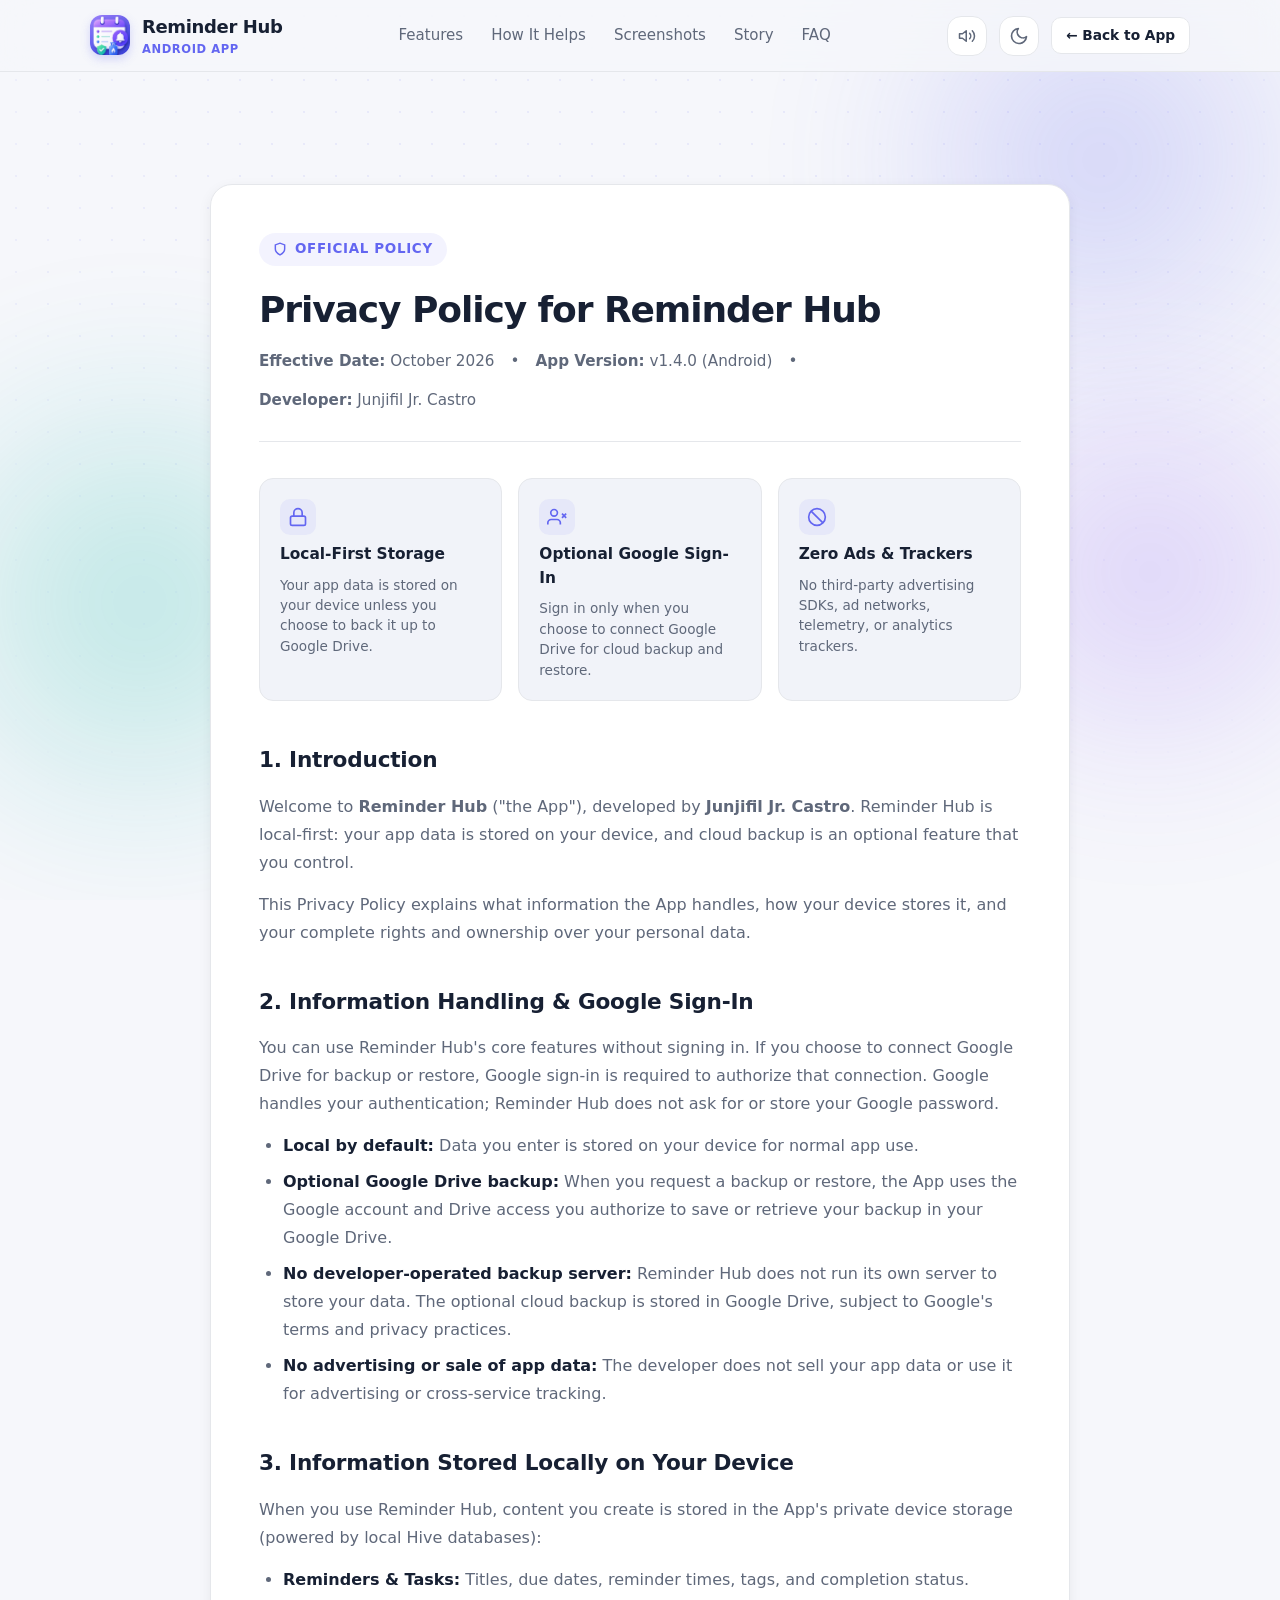
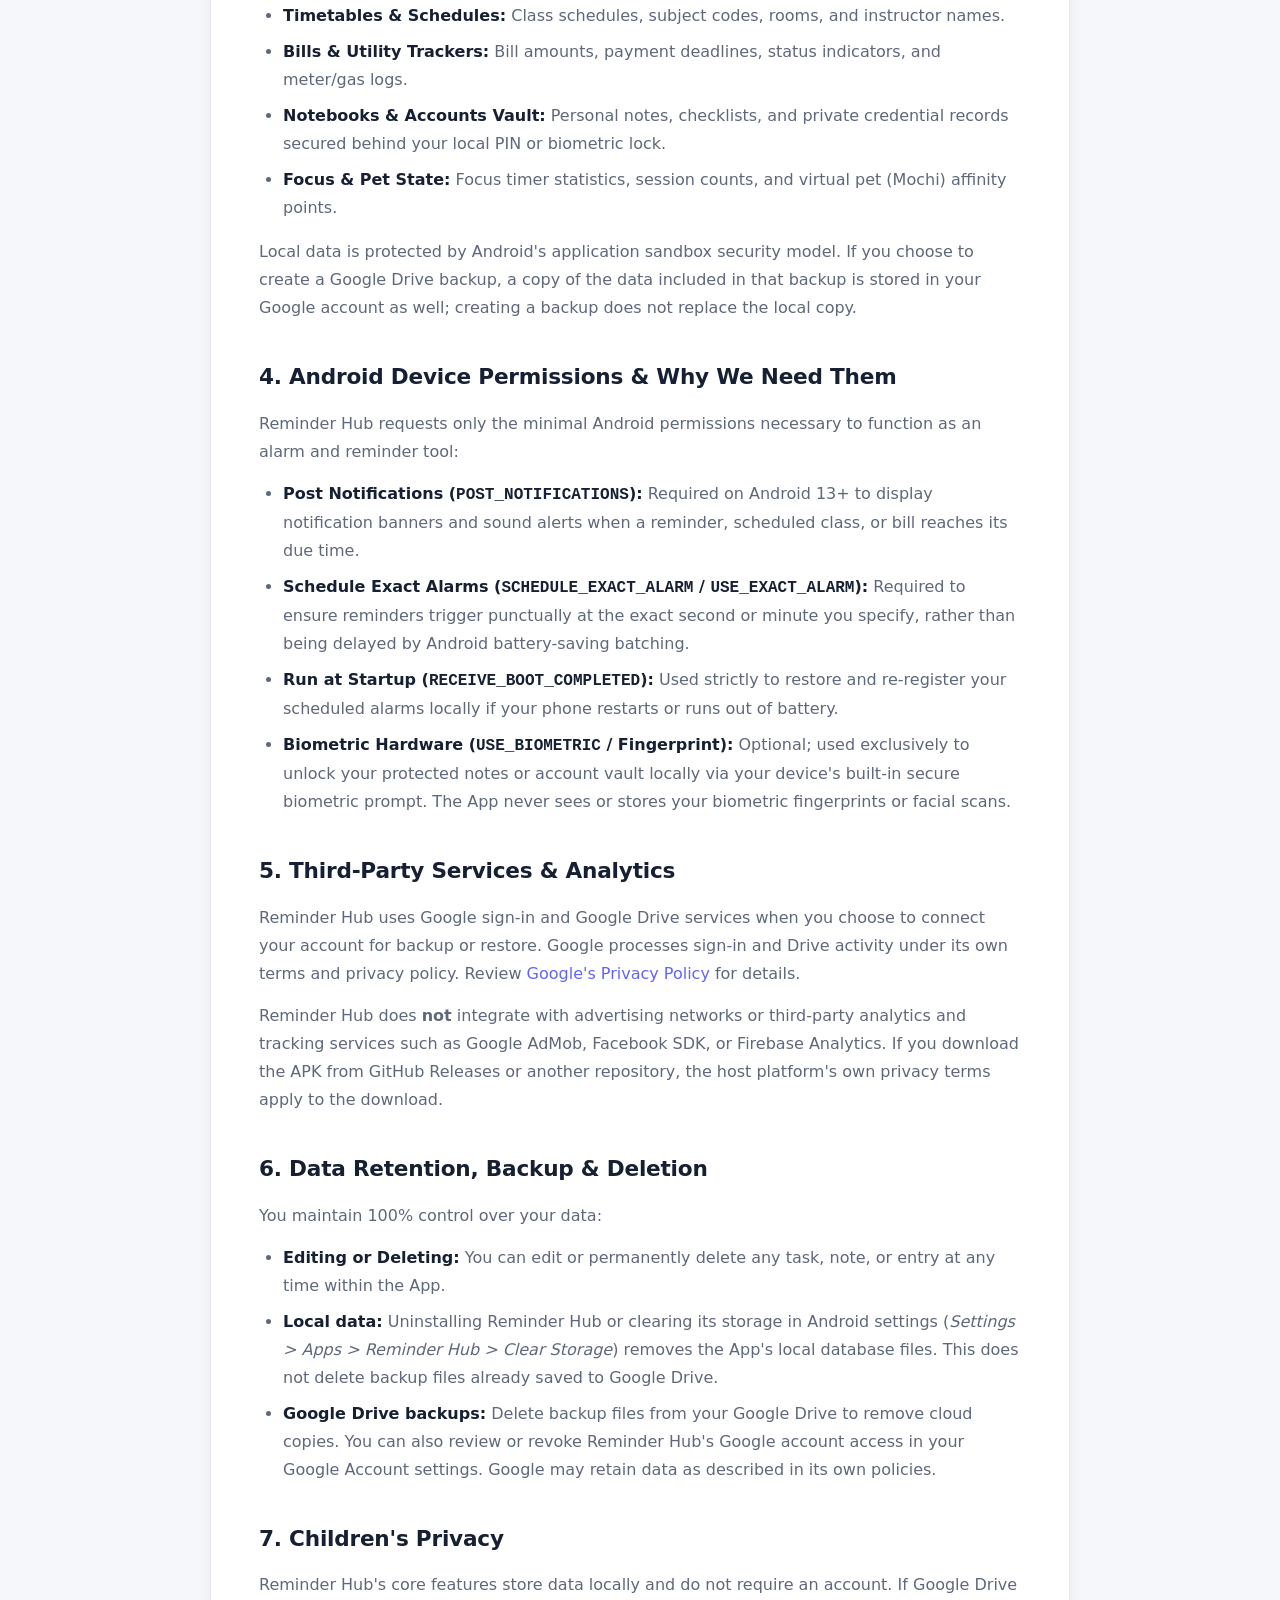
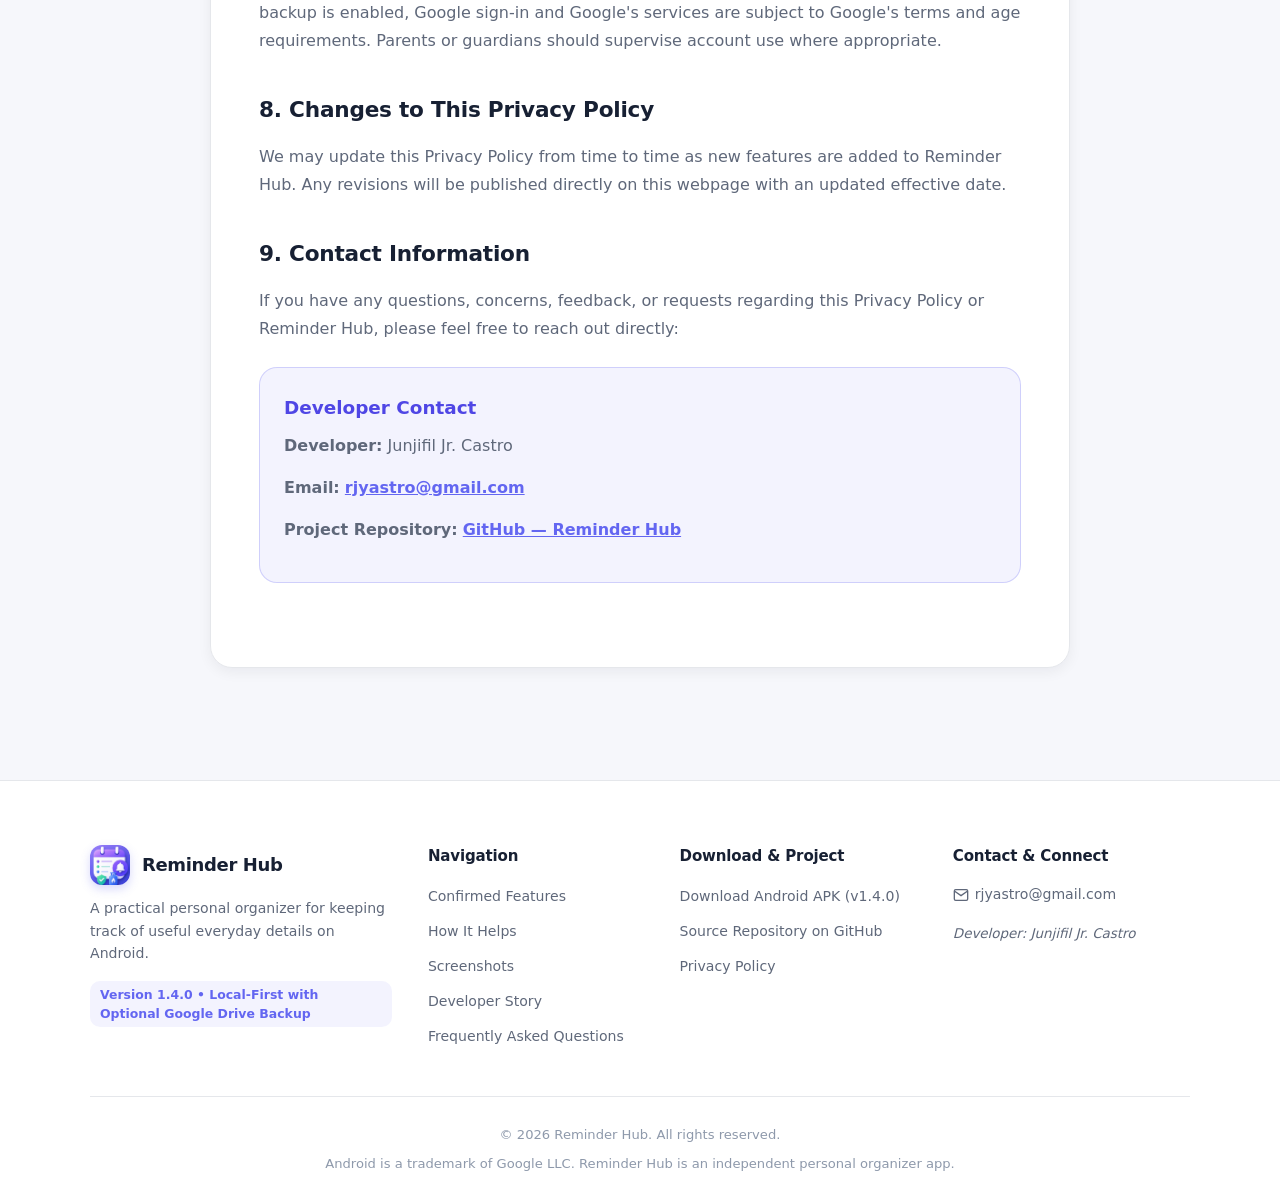
==== commit d40f0c01: "added light screens" ====
--- a/privacy.html
+++ b/privacy.html
@@ -4,13 +4,13 @@
   <meta charset="UTF-8">
   <meta name="viewport" content="width=device-width, initial-scale=1.0">
   <title>Privacy Policy — Reminder Hub</title>
-  <meta name="description" content="Privacy Policy for Reminder Hub Android app and website. 100% offline-first with zero tracking, no cloud accounts, and full local data control.">
+  <meta name="description" content="Privacy Policy for Reminder Hub. App data is stored locally by default, with optional Google sign-in to back up and restore data using Google Drive.">
   <meta name="theme-color" content="#6366F1">
 
   <!-- Open Graph / Meta -->
   <meta property="og:type" content="website">
   <meta property="og:title" content="Privacy Policy — Reminder Hub">
-  <meta property="og:description" content="Reminder Hub respects your privacy. All your reminders, tasks, schedules, and notes stay strictly on your local device.">
+  <meta property="og:description" content="Reminder Hub stores app data locally by default and offers optional Google Drive backups when you sign in to Google.">
   <meta property="og:image" content="assets/images/app_icon.png">
 
   <!-- Favicon -->
@@ -115,16 +115,16 @@
             <div class="policy-highlight-icon">
               <svg viewBox="0 0 24 24" width="20" height="20" fill="none" stroke="currentColor" stroke-width="2"><rect x="3" y="11" width="18" height="11" rx="2" ry="2"></rect><path d="M7 11V7a5 5 0 0 1 10 0v4"></path></svg>
             </div>
-            <h3 class="policy-highlight-title">100% Offline-First</h3>
-            <p class="policy-highlight-desc">Your reminders, tasks, notes, and records never leave your physical phone.</p>
+            <h3 class="policy-highlight-title">Local-First Storage</h3>
+            <p class="policy-highlight-desc">Your app data is stored on your device unless you choose to back it up to Google Drive.</p>
           </div>
 
           <div class="policy-highlight-item">
             <div class="policy-highlight-icon">
               <svg viewBox="0 0 24 24" width="20" height="20" fill="none" stroke="currentColor" stroke-width="2"><path d="M16 21v-2a4 4 0 0 0-4-4H5a4 4 0 0 0-4 4v2"></path><circle cx="8.5" cy="7" r="4"></circle><line x1="18" y1="8" x2="23" y2="13"></line><line x1="23" y1="8" x2="18" y2="13"></line></svg>
             </div>
-            <h3 class="policy-highlight-title">No Account Required</h3>
-            <p class="policy-highlight-desc">No email registration, passwords, cloud profiles, or identity tracking.</p>
+            <h3 class="policy-highlight-title">Optional Google Sign-In</h3>
+            <p class="policy-highlight-desc">Sign in only when you choose to connect Google Drive for cloud backup and restore.</p>
           </div>
 
           <div class="policy-highlight-item">
@@ -141,7 +141,7 @@
           <section class="policy-section">
             <h2>1. Introduction</h2>
             <p>
-              Welcome to <strong>Reminder Hub</strong> ("the App"), developed by <strong>Junjifil Jr. Castro</strong>. We believe that personal organization tools should be private, dependable, and free from intrusive tracking or unexpected cloud synchronization.
+              Welcome to <strong>Reminder Hub</strong> ("the App"), developed by <strong>Junjifil Jr. Castro</strong>. Reminder Hub is local-first: your app data is stored on your device, and cloud backup is an optional feature that you control.
             </p>
             <p>
               This Privacy Policy explains what information the App handles, how your device stores it, and your complete rights and ownership over your personal data.
@@ -149,22 +149,22 @@
           </section>
 
           <section class="policy-section">
-            <h2>2. Information We Do NOT Collect</h2>
-            <p>
-              Reminder Hub is architected on an <strong>offline-first</strong> foundation. Specifically:
+            <h2>2. Information Handling &amp; Google Sign-In</h2>
+            <p>
+              You can use Reminder Hub's core features without signing in. If you choose to connect Google Drive for backup or restore, Google sign-in is required to authorize that connection. Google handles your authentication; Reminder Hub does not ask for or store your Google password.
             </p>
             <ul>
-              <li><strong>No Personal Identifiable Information (PII):</strong> We do not collect your name, phone number, physical address, or email address.</li>
-              <li><strong>No Cloud Accounts:</strong> You do not need to create an account, log in with Google, or connect social profiles to use the App.</li>
-              <li><strong>No Remote Server Uploads:</strong> None of the data you enter into Reminder Hub is ever transmitted to our servers or external databases.</li>
-              <li><strong>No Sale or Sharing of Data:</strong> Because we do not collect or possess your data, we cannot sell, rent, monetize, or disclose your information to any third party.</li>
+              <li><strong>Local by default:</strong> Data you enter is stored on your device for normal app use.</li>
+              <li><strong>Optional Google Drive backup:</strong> When you request a backup or restore, the App uses the Google account and Drive access you authorize to save or retrieve your backup in your Google Drive.</li>
+              <li><strong>No developer-operated backup server:</strong> Reminder Hub does not run its own server to store your data. The optional cloud backup is stored in Google Drive, subject to Google's terms and privacy practices.</li>
+              <li><strong>No advertising or sale of app data:</strong> The developer does not sell your app data or use it for advertising or cross-service tracking.</li>
             </ul>
           </section>
 
           <section class="policy-section">
             <h2>3. Information Stored Locally on Your Device</h2>
             <p>
-              When you use Reminder Hub, all content you create is saved solely within your device's private, sandbox application storage (powered by local Hive databases):
+              When you use Reminder Hub, content you create is stored in the App's private device storage (powered by local Hive databases):
             </p>
             <ul>
               <li><strong>Reminders &amp; Tasks:</strong> Titles, due dates, reminder times, tags, and completion status.</li>
@@ -174,7 +174,7 @@
               <li><strong>Focus &amp; Pet State:</strong> Focus timer statistics, session counts, and virtual pet (Mochi) affinity points.</li>
             </ul>
             <p>
-              This data remains on your physical phone at all times and is protected by Android's application sandbox security model.
+              Local data is protected by Android's application sandbox security model. If you choose to create a Google Drive backup, a copy of the data included in that backup is stored in your Google account as well; creating a backup does not replace the local copy.
             </p>
           </section>
 
@@ -206,10 +206,10 @@
           <section class="policy-section">
             <h2>5. Third-Party Services &amp; Analytics</h2>
             <p>
-              Reminder Hub does <strong>not</strong> integrate with third-party tracking services, marketing software development kits (SDKs), or ad networks (such as Google AdMob, Facebook SDK, or Firebase Analytics).
-            </p>
-            <p>
-              If you download the application APK from GitHub Releases or another repository, the host platform's own privacy terms apply solely to the download bandwidth and file retrieval.
+              Reminder Hub uses Google sign-in and Google Drive services when you choose to connect your account for backup or restore. Google processes sign-in and Drive activity under its own terms and privacy policy. Review <a href="https://policies.google.com/privacy" target="_blank" rel="noopener noreferrer">Google's Privacy Policy</a> for details.
+            </p>
+            <p>
+              Reminder Hub does <strong>not</strong> integrate with advertising networks or third-party analytics and tracking services such as Google AdMob, Facebook SDK, or Firebase Analytics. If you download the APK from GitHub Releases or another repository, the host platform's own privacy terms apply to the download.
             </p>
           </section>
 
@@ -220,14 +220,15 @@
             </p>
             <ul>
               <li><strong>Editing or Deleting:</strong> You can edit or permanently delete any task, note, or entry at any time within the App.</li>
-              <li><strong>Complete Removal:</strong> Uninstalling Reminder Hub or clearing app storage in your Android settings (<em>Settings &gt; Apps &gt; Reminder Hub &gt; Clear Storage</em>) permanently and immediately wipes all local database files.</li>
+              <li><strong>Local data:</strong> Uninstalling Reminder Hub or clearing its storage in Android settings (<em>Settings &gt; Apps &gt; Reminder Hub &gt; Clear Storage</em>) removes the App's local database files. This does not delete backup files already saved to Google Drive.</li>
+              <li><strong>Google Drive backups:</strong> Delete backup files from your Google Drive to remove cloud copies. You can also review or revoke Reminder Hub's Google account access in your Google Account settings. Google may retain data as described in its own policies.</li>
             </ul>
           </section>
 
           <section class="policy-section">
             <h2>7. Children's Privacy</h2>
             <p>
-              Reminder Hub is safe for general audiences of all ages, including students. Because we do not collect or transmit personal information over the internet, we do not knowingly solicit or collect data from children under the age of 13.
+              Reminder Hub's core features store data locally and do not require an account. If Google Drive backup is enabled, Google sign-in and Google's services are subject to Google's terms and age requirements. Parents or guardians should supervise account use where appropriate.
             </p>
           </section>
 
@@ -269,7 +270,7 @@
             A practical personal organizer for keeping track of useful everyday details on Android.
           </p>
           <div class="footer-tech-note">
-            <span>Version 1.4.0 • 100% Offline &amp; Private</span>
+            <span>Version 1.4.0 • Local-First with Optional Google Drive Backup</span>
           </div>
         </div>
 
